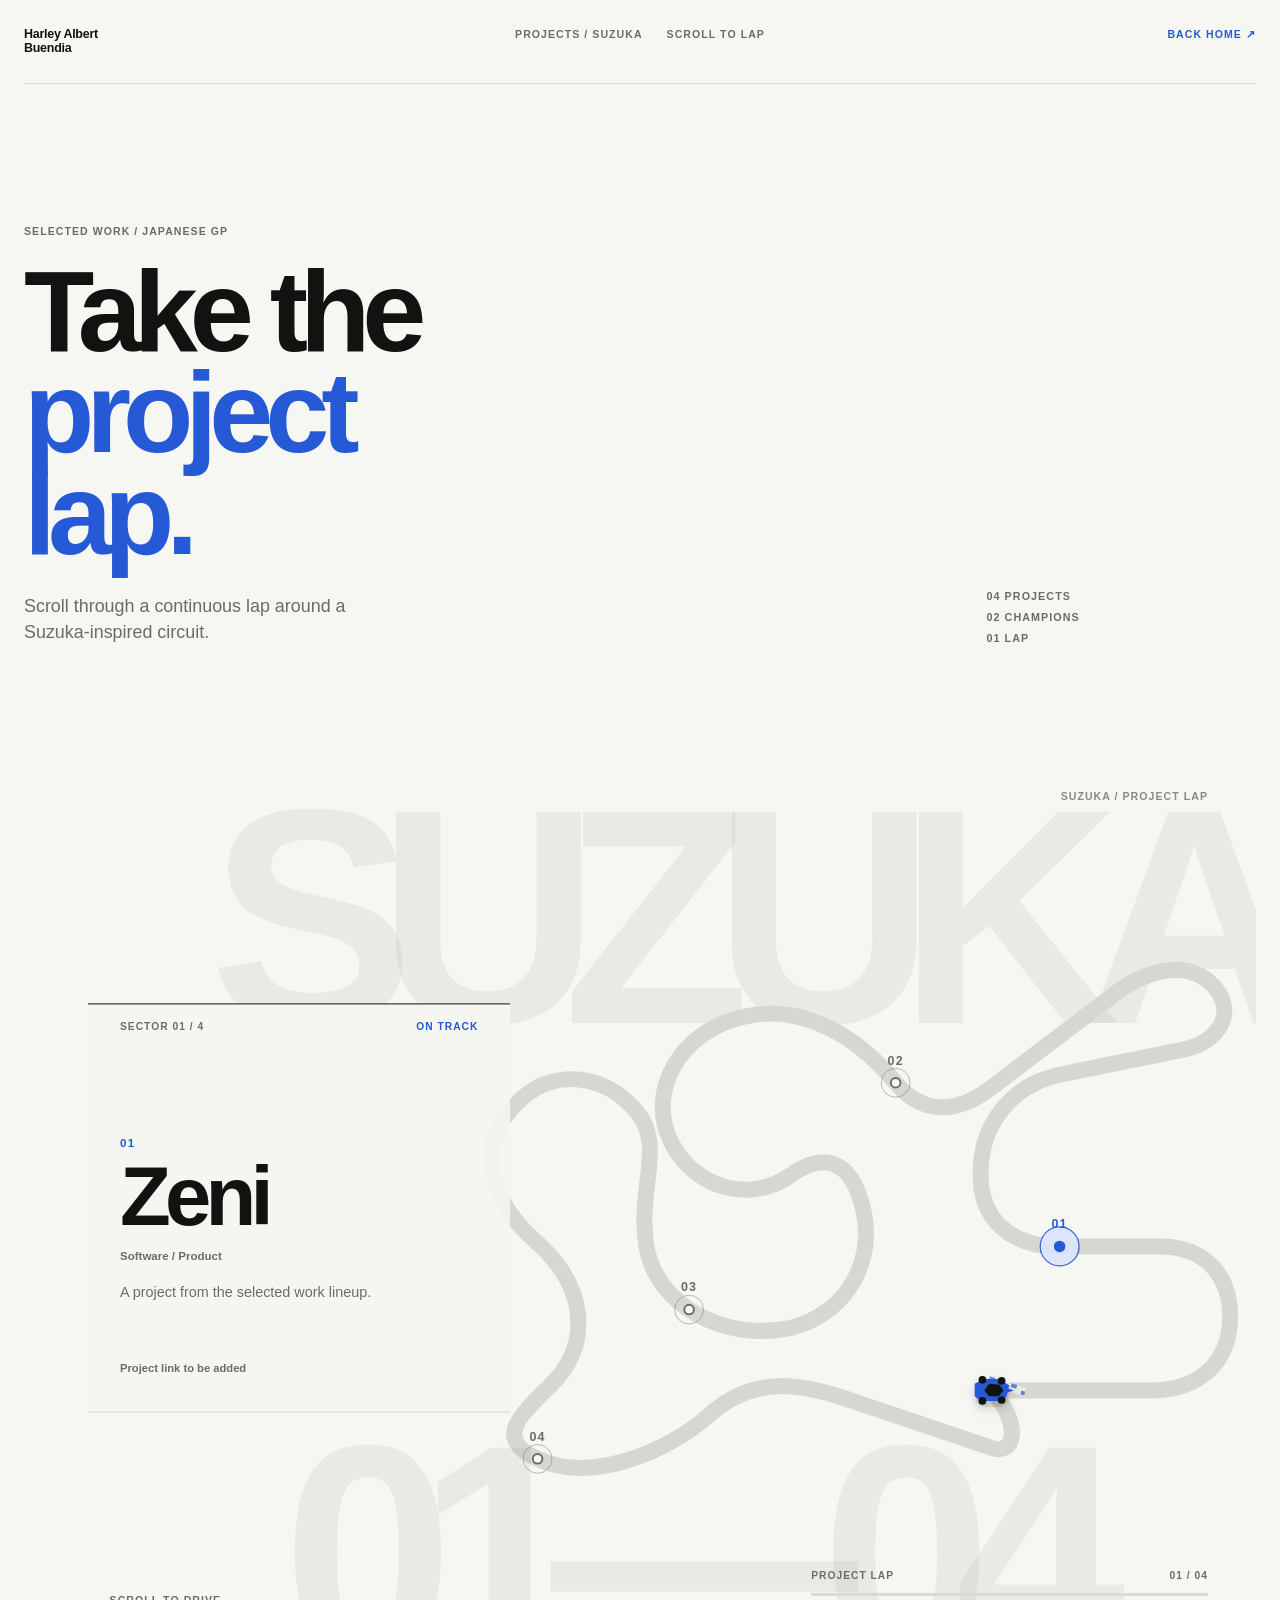
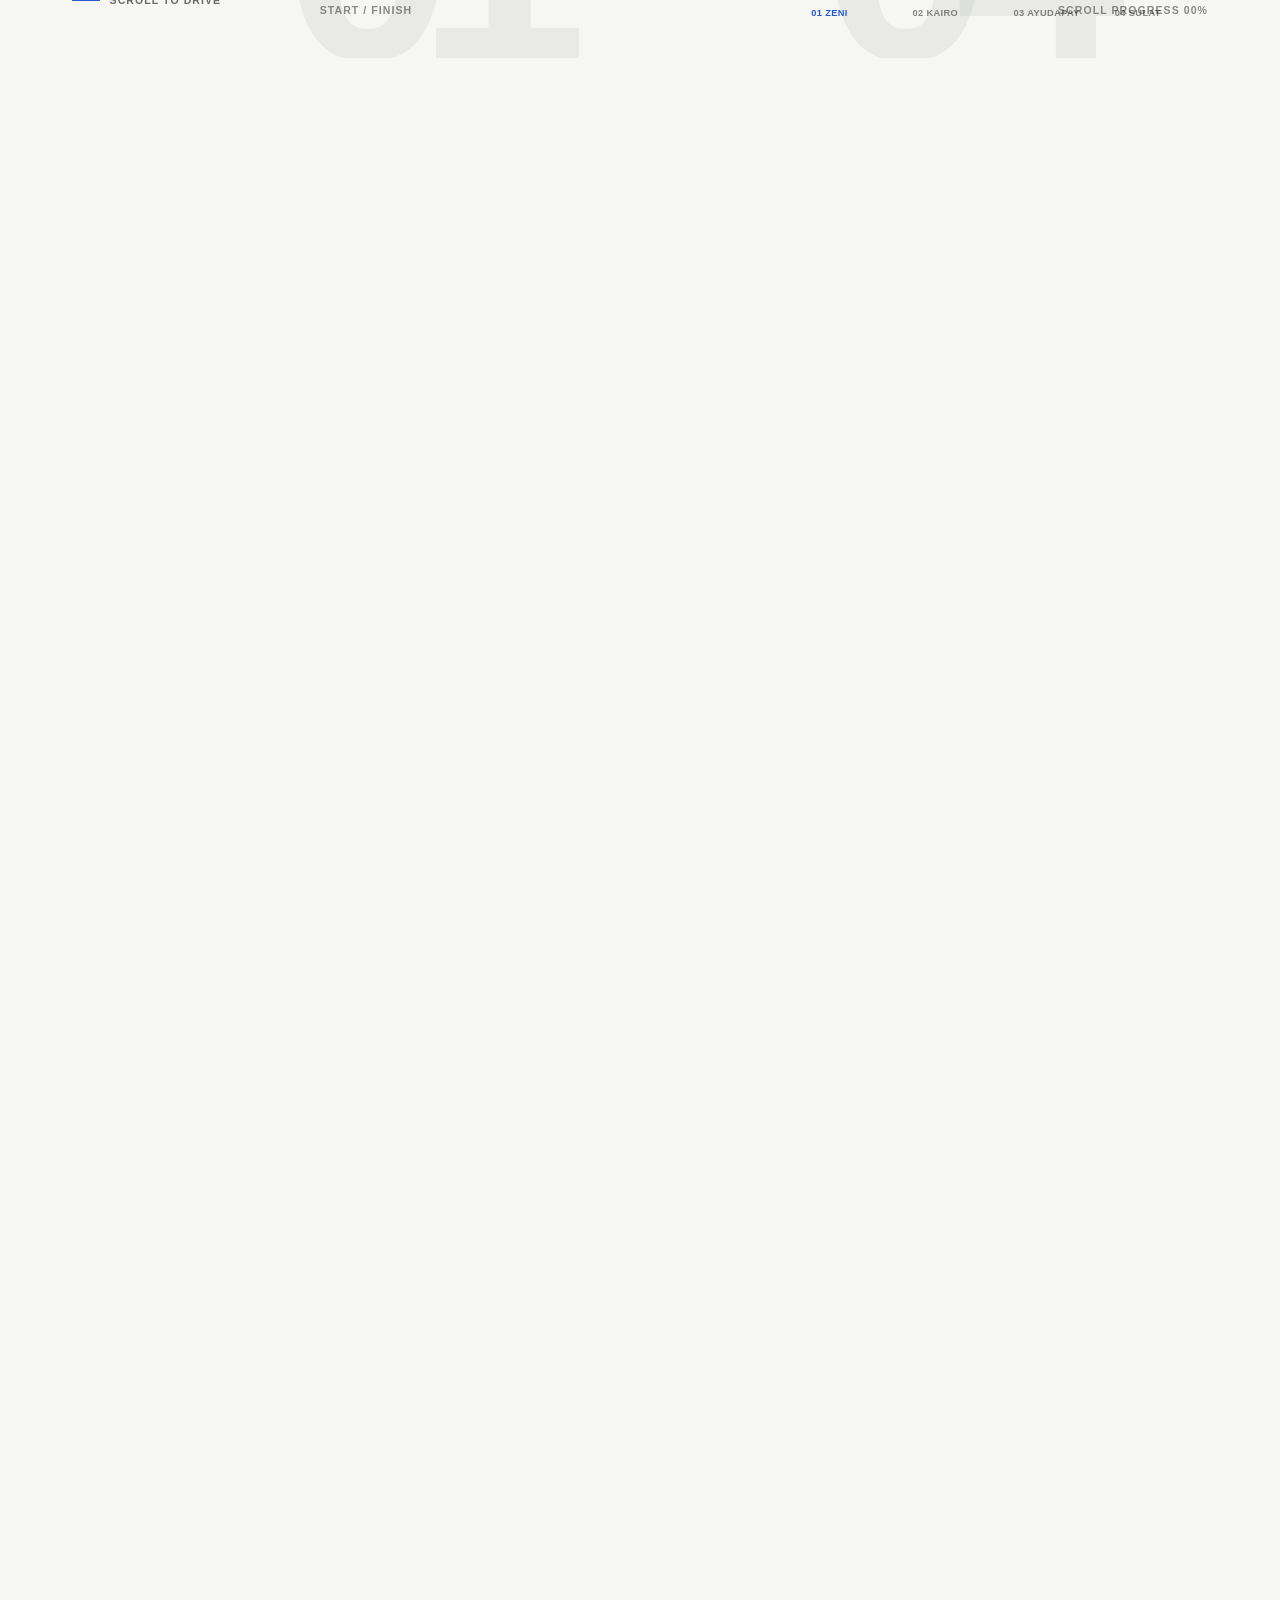
==== projects/index.html @ 5396adea "feat: add scroll-driven projects route" ====
<!doctype html>
<html lang="en">
  <head>
    <meta charset="utf-8" />
    <meta name="viewport" content="width=device-width, initial-scale=1" />
    <meta
      name="description"
      content="A scroll-driven lap through Harley Albert Buendia's selected software projects."
    />
    <title>Projects / Suzuka — Harley Albert Buendia</title>
    <link rel="stylesheet" href="styles.css" />
  </head>
  <body>
    <div class="projects-page" id="top">
      <header class="projects-header">
        <a class="wordmark" href="../" aria-label="Back to Harley Albert Buendia home">
          <span>Harley Albert</span>
          <span>Buendia</span>
        </a>
        <div class="header-status">
          <span>Projects / Suzuka</span>
          <span>Scroll to lap</span>
        </div>
        <a class="header-back" href="../">Back home <span aria-hidden="true">↗</span></a>
      </header>

      <main>
        <section class="projects-intro" aria-labelledby="projects-title">
          <div class="projects-intro__copy">
            <p class="eyebrow">Selected work / Japanese GP</p>
            <h1 id="projects-title">Take the<br /><em>project lap.</em></h1>
            <p class="intro-note">Scroll through a continuous lap around a Suzuka-inspired circuit.</p>
          </div>
          <div class="intro-readout" aria-label="Lap information">
            <span>04 projects</span>
            <span>02 champions</span>
            <span>01 lap</span>
          </div>
        </section>

        <section class="projects-race" id="projects-race" aria-label="Scroll-driven selected projects">
          <div class="projects-race__sticky">
            <div class="track-stage" aria-hidden="true">
              <div class="track-stage__label track-stage__label--top">Suzuka / project lap</div>
              <div class="track-stage__label track-stage__label--bottom">Start / finish</div>

              <svg class="track-map" viewBox="0 0 1000 620" role="img" aria-label="Stylized Suzuka-inspired racing circuit">
                <defs>
                  <filter id="car-shadow" x="-50%" y="-50%" width="200%" height="200%">
                    <feDropShadow dx="0" dy="5" stdDeviation="5" flood-color="#111311" flood-opacity="0.18" />
                  </filter>
                </defs>

                <path
                  class="track-path track-path--base"
                  id="track-path"
                  d="M 700 500 L 865 500 C 918 500 948 469 948 423 C 948 378 920 350 875 350 L 770 350 C 716 350 688 319 688 275 C 688 224 719 180 776 170 L 899 145 C 939 137 955 104 930 78 C 902 49 856 64 824 90 L 700 184 C 660 215 625 210 600 180 C 560 131 502 96 440 111 C 376 126 340 187 365 240 C 390 291 449 305 490 276 C 525 251 550 262 562 298 C 584 361 550 420 490 435 C 421 450 350 411 340 350 C 330 290 360 245 330 210 C 299 171 245 164 210 196 C 152 248 184 310 225 345 C 275 389 286 449 240 495 C 210 525 180 549 226 571 C 280 597 360 566 405 526 C 450 485 500 491 555 511 L 700 560 C 723 568 732 538 700 500"
                  fill="none"
                />
                <path class="track-path track-path--completed" id="track-completed" d="M 700 500 L 865 500 C 918 500 948 469 948 423 C 948 378 920 350 875 350 L 770 350 C 716 350 688 319 688 275 C 688 224 719 180 776 170 L 899 145 C 939 137 955 104 930 78 C 902 49 856 64 824 90 L 700 184 C 660 215 625 210 600 180 C 560 131 502 96 440 111 C 376 126 340 187 365 240 C 390 291 449 305 490 276 C 525 251 550 262 562 298 C 584 361 550 420 490 435 C 421 450 350 411 340 350 C 330 290 360 245 330 210 C 299 171 245 164 210 196 C 152 248 184 310 225 345 C 275 389 286 449 240 495 C 210 525 180 549 226 571 C 280 597 360 566 405 526 C 450 485 500 491 555 511 L 700 560 C 723 568 732 538 700 500" fill="none" />

                <g class="start-finish" transform="translate(694 484) rotate(18)">
                  <rect width="44" height="9" rx="1" fill="#f6f6f2" />
                  <path d="M 4 0 H 10 V 4 H 4 Z M 16 4 H 22 V 8 H 16 Z M 28 0 H 34 V 4 H 28 Z M 40 4 H 44 V 8 H 40 Z" fill="#2559d6" />
                </g>

                <g class="checkpoints" id="checkpoints">
                  <g class="checkpoint" data-progress="0.14" data-index="0">
                    <circle class="checkpoint__halo" r="15" />
                    <circle class="checkpoint__dot" r="5" />
                    <text class="checkpoint__label" y="-19">01</text>
                  </g>
                  <g class="checkpoint" data-progress="0.38" data-index="1">
                    <circle class="checkpoint__halo" r="15" />
                    <circle class="checkpoint__dot" r="5" />
                    <text class="checkpoint__label" y="-19">02</text>
                  </g>
                  <g class="checkpoint" data-progress="0.62" data-index="2">
                    <circle class="checkpoint__halo" r="15" />
                    <circle class="checkpoint__dot" r="5" />
                    <text class="checkpoint__label" y="-19">03</text>
                  </g>
                  <g class="checkpoint" data-progress="0.84" data-index="3">
                    <circle class="checkpoint__halo" r="15" />
                    <circle class="checkpoint__dot" r="5" />
                    <text class="checkpoint__label" y="-19">04</text>
                  </g>
                </g>

                <g class="race-car" id="race-car" filter="url(#car-shadow)">
                  <path class="race-car__shadow" d="M -17 -8 L -10 -13 L 10 -13 L 17 -8 L 17 8 L 10 13 L -10 13 L -17 8 Z" />
                  <path class="race-car__body" d="M -18 -7 L -9 -12 L 8 -12 L 18 -5 L 15 7 L 8 11 L -12 11 L -18 6 Z" />
                  <path class="race-car__nose" d="M 11 -4 L 23 0 L 11 4 Z" />
                  <path class="race-car__cockpit" d="M -3 -7 L 8 -6 L 12 0 L 7 6 L -3 6 L -8 0 Z" />
                  <circle class="race-car__wheel" cx="-10" cy="-11" r="4" />
                  <circle class="race-car__wheel" cx="-10" cy="11" r="4" />
                  <circle class="race-car__wheel" cx="10" cy="-10" r="4" />
                  <circle class="race-car__wheel" cx="10" cy="10" r="4" />
                </g>
              </svg>

              <div class="track-stage__corner">Scroll progress <span id="scroll-percent">00</span>%</div>
            </div>

            <article class="project-panel" id="project-panel" aria-live="polite" aria-atomic="true">
              <div class="project-panel__topline">
                <span id="panel-sector">Sector 01 / 04</span>
                <span id="panel-status">On track</span>
              </div>
              <div class="project-panel__content" id="project-content">
                <p class="project-panel__number" id="panel-number">01</p>
                <h2 id="panel-title">Zeni</h2>
                <p class="project-panel__award" id="panel-award"></p>
                <p class="project-panel__category" id="panel-category">Software / Product</p>
                <p class="project-panel__description" id="panel-description">A project from the selected work lineup.</p>
                <div class="project-panel__action" id="panel-action"></div>
              </div>
            </article>

            <div class="race-progress" aria-label="Project lap progress">
              <div class="race-progress__heading">
                <span>Project lap</span>
                <span id="progress-label">01 / 04</span>
              </div>
              <div class="race-progress__rail">
                <span class="race-progress__fill" id="progress-fill"></span>
              </div>
              <div class="race-progress__markers" id="progress-markers">
                <span class="is-active">01 Zeni</span>
                <span>02 Kairo</span>
                <span>03 AyudaPay</span>
                <span>04 Sulat</span>
              </div>
            </div>

            <p class="scroll-cue" id="scroll-cue"><span class="scroll-cue__line"></span> Scroll to drive</p>

            <div class="lap-complete" id="lap-complete" aria-hidden="true">
              <p class="eyebrow">Finish line</p>
              <h2>Lap complete<span>.</span></h2>
              <p>04 projects. 02 wins. Still building.</p>
              <a class="text-link" href="../#contact">Start a conversation <span aria-hidden="true">↗</span></a>
            </div>
          </div>

          <div class="projects-fallback" aria-label="Project list fallback">
            <h2>Selected projects</h2>
            <ol>
              <li>Zeni — Software / Product</li>
              <li>Kairo — Software / Product</li>
              <li>AyudaPay — FinTech / Blockchain / AI — Champion, Hack-it-UP 2026</li>
              <li>SulatBaybayin — Computer Vision / OCR</li>
            </ol>
          </div>
        </section>
      </main>
    </div>

    <script src="script.js"></script>
  </body>
</html>
---- projects/styles.css ----
:root {
  --paper: #f6f6f2;
  --paper-deep: #e9e9e3;
  --ink: #111311;
  --muted: #696d67;
  --line: #d9dbd3;
  --accent: #2559d6;
  --accent-soft: #dce5ff;
  --max-width: 1440px;
  color-scheme: light;
}

* {
  box-sizing: border-box;
}

html {
  scroll-behavior: smooth;
}

body {
  margin: 0;
  background: var(--paper);
  color: var(--ink);
  font-family: "Manrope", "Avenir Next", "Helvetica Neue", Arial, sans-serif;
  font-size: 16px;
  line-height: 1.5;
  -webkit-font-smoothing: antialiased;
  text-rendering: optimizeLegibility;
}

a {
  color: inherit;
}

a:focus-visible,
button:focus-visible {
  outline: 3px solid var(--accent);
  outline-offset: 5px;
}

.projects-page {
  width: min(100% - 3rem, var(--max-width));
  margin: 0 auto;
}

.projects-header {
  position: relative;
  z-index: 20;
  display: grid;
  grid-template-columns: 1fr auto 1fr;
  align-items: start;
  min-height: 82px;
  border-bottom: 1px solid var(--line);
  padding: 1.75rem 0;
}

.wordmark {
  display: inline-flex;
  flex-direction: column;
  gap: 0.05rem;
  width: fit-content;
  color: var(--ink);
  font-size: 0.78rem;
  font-weight: 800;
  letter-spacing: -0.02em;
  line-height: 1.05;
  text-decoration: none;
}

.header-status,
.header-back,
.eyebrow,
.track-stage__label,
.track-stage__corner,
.race-progress,
.scroll-cue {
  font-size: 0.66rem;
  font-weight: 800;
  letter-spacing: 0.1em;
  line-height: 1.3;
  text-transform: uppercase;
}

.header-status {
  display: flex;
  gap: 1.5rem;
  color: var(--muted);
}

.header-back {
  justify-self: end;
  color: var(--accent);
  text-decoration: none;
}

.header-back span,
.text-link span:last-child {
  display: inline-block;
  transition: transform 180ms ease;
}

.header-back:hover span,
.text-link:hover span:last-child {
  transform: translate(3px, -3px);
}

.projects-intro {
  display: grid;
  grid-template-columns: minmax(0, 1fr) minmax(150px, 0.28fr);
  align-items: end;
  min-height: min(68vh, 650px);
  padding: clamp(5rem, 11vw, 9rem) 0 clamp(4.5rem, 9vw, 7rem);
}

.projects-intro__copy {
  max-width: 760px;
}

.eyebrow {
  margin: 0 0 1.4rem;
  color: var(--muted);
}

h1,
h2,
p {
  margin-top: 0;
}

h1,
h2 {
  font-weight: 800;
  letter-spacing: -0.07em;
}

h1 {
  max-width: 8ch;
  margin-bottom: 1.8rem;
  font-size: clamp(4.3rem, 9vw, 8.6rem);
  line-height: 0.88;
}

h1 em {
  color: var(--accent);
  font-style: normal;
}

.intro-note {
  max-width: 24rem;
  margin-bottom: 0;
  color: var(--muted);
  font-size: clamp(1rem, 1.4vw, 1.16rem);
  line-height: 1.45;
}

.intro-readout {
  display: flex;
  flex-direction: column;
  gap: 0.3rem;
  align-self: end;
  color: var(--muted);
  font-size: 0.67rem;
  font-weight: 800;
  letter-spacing: 0.1em;
  text-transform: uppercase;
}

.projects-race {
  position: relative;
  height: 620vh;
}

.projects-race__sticky {
  position: sticky;
  top: 0;
  min-height: 100dvh;
  height: 100dvh;
  overflow: hidden;
  isolation: isolate;
}

.track-stage {
  position: absolute;
  inset: 0;
  z-index: -1;
  overflow: hidden;
}

.track-stage::before,
.track-stage::after {
  position: absolute;
  color: rgba(17, 19, 17, 0.05);
  font-size: clamp(9rem, 24vw, 23rem);
  font-weight: 800;
  letter-spacing: -0.12em;
  line-height: 0.8;
  pointer-events: none;
  user-select: none;
}

.track-stage::before {
  content: "SUZUKA";
  top: 4%;
  right: -1%;
}

.track-stage::after {
  content: "01—04";
  bottom: -2%;
  left: 21%;
}

.track-stage__label,
.track-stage__corner {
  position: absolute;
  z-index: 2;
  color: rgba(17, 19, 17, 0.48);
  pointer-events: none;
}

.track-stage__label--top {
  top: 2rem;
  right: 3rem;
}

.track-stage__label--bottom {
  bottom: 2.5rem;
  left: 24%;
}

.track-stage__corner {
  right: 3rem;
  bottom: 2.5rem;
}

.track-map {
  position: absolute;
  top: 50%;
  left: 24%;
  width: min(75vw, 1050px);
  height: auto;
  overflow: visible;
  transform: translateY(-50%);
}

.track-path {
  stroke-linecap: round;
  stroke-linejoin: round;
  vector-effect: non-scaling-stroke;
}

.track-path--base {
  stroke: #d5d7d0;
  stroke-width: 16;
}

.track-path--completed {
  stroke: var(--accent);
  stroke-width: 16;
  stroke-dasharray: 1;
  stroke-dashoffset: 1;
}

.start-finish {
  opacity: 0.65;
}

.checkpoint {
  color: var(--muted);
  transition: color 220ms ease;
}

.checkpoint__halo {
  fill: transparent;
  stroke: currentColor;
  stroke-width: 1;
  opacity: 0.45;
  transform-box: fill-box;
  transform-origin: center;
  transition: fill 220ms ease, opacity 220ms ease, transform 220ms ease;
}

.checkpoint__dot {
  fill: var(--paper);
  stroke: currentColor;
  stroke-width: 2;
  transition: fill 220ms ease, stroke 220ms ease;
}

.checkpoint__label {
  fill: currentColor;
  font-family: "Manrope", "Avenir Next", "Helvetica Neue", Arial, sans-serif;
  font-size: 13px;
  font-weight: 800;
  letter-spacing: 0.1em;
  text-anchor: middle;
}

.checkpoint.is-passed,
.checkpoint.is-active {
  color: var(--accent);
}

.checkpoint.is-active .checkpoint__halo {
  fill: var(--accent-soft);
  opacity: 0.9;
  transform: scale(1.35);
}

.checkpoint.is-active .checkpoint__dot {
  fill: var(--accent);
  stroke: var(--accent);
}

.race-car {
  transform-box: fill-box;
  transform-origin: center;
}

.race-car__shadow {
  fill: rgba(17, 19, 17, 0.08);
  transform: translateY(4px);
}

.race-car__body,
.race-car__nose {
  fill: var(--accent);
}

.race-car__cockpit {
  fill: var(--ink);
}

.race-car__wheel {
  fill: var(--ink);
}

.project-panel {
  position: absolute;
  top: 50%;
  left: clamp(1.5rem, 5vw, 5.5rem);
  z-index: 5;
  width: min(33vw, 430px);
  border-top: 1px solid var(--ink);
  border-bottom: 1px solid var(--line);
  background: rgba(246, 246, 242, 0.9);
  padding: 1rem clamp(1.1rem, 2.5vw, 2.25rem) 2rem;
  transform: translateY(-50%);
  transition: left 500ms cubic-bezier(0.2, 0.75, 0.25, 1), right 500ms cubic-bezier(0.2, 0.75, 0.25, 1);
}

.projects-race.is-card-right .project-panel {
  right: clamp(1.5rem, 5vw, 5.5rem);
  left: auto;
}

.project-panel__topline,
.race-progress__heading {
  display: flex;
  align-items: center;
  justify-content: space-between;
  gap: 1rem;
  color: var(--muted);
  font-size: 0.64rem;
  font-weight: 800;
  letter-spacing: 0.1em;
  line-height: 1.3;
  text-transform: uppercase;
}

#panel-status {
  color: var(--accent);
}

.project-panel__content {
  padding-top: clamp(4rem, 8vw, 7rem);
  transition: opacity 220ms ease, transform 220ms ease;
}

.project-panel.is-changing .project-panel__content {
  opacity: 0;
  transform: translateY(12px);
}

.project-panel__number {
  margin-bottom: 0.5rem;
  color: var(--accent);
  font-size: 0.72rem;
  font-weight: 800;
  letter-spacing: 0.12em;
}

.project-panel h2 {
  max-width: 7ch;
  margin-bottom: 1rem;
  font-size: clamp(3rem, 6.5vw, 6rem);
  line-height: 0.86;
}

.project-panel__award {
  max-width: 31ch;
  margin-bottom: 0.85rem;
  color: var(--accent);
  font-size: 0.74rem;
  font-weight: 800;
  line-height: 1.45;
}

.project-panel__category {
  margin-bottom: 1rem;
  color: var(--muted);
  font-size: 0.72rem;
  font-weight: 800;
}

.project-panel__description {
  max-width: 33ch;
  min-height: 3.1em;
  margin-bottom: 1.8rem;
  color: var(--muted);
  font-size: 0.9rem;
  line-height: 1.5;
}

.project-panel__action {
  min-height: 1.5rem;
}

.text-link {
  display: inline-flex;
  align-items: center;
  gap: 0.7rem;
  border-bottom: 1px solid currentColor;
  padding-bottom: 0.3rem;
  color: var(--accent);
  font-size: 0.76rem;
  font-weight: 800;
  text-decoration: none;
  transition: gap 180ms ease;
}

.text-link:hover {
  gap: 1rem;
}

.project-panel__muted {
  color: var(--muted);
  font-size: 0.7rem;
  font-weight: 700;
}

.race-progress {
  position: absolute;
  right: 3rem;
  bottom: 2.4rem;
  z-index: 5;
  width: min(31vw, 420px);
  color: var(--muted);
}

.race-progress__heading {
  margin-bottom: 0.7rem;
}

.race-progress__rail {
  height: 3px;
  overflow: hidden;
  background: var(--line);
}

.race-progress__fill {
  display: block;
  width: 0;
  height: 100%;
  background: var(--accent);
  transition: width 120ms linear;
}

.race-progress__markers {
  display: grid;
  grid-template-columns: repeat(4, 1fr);
  gap: 0.5rem;
  padding-top: 0.7rem;
  color: rgba(17, 19, 17, 0.5);
  font-size: 0.58rem;
  letter-spacing: 0.04em;
}

.race-progress__markers span.is-active {
  color: var(--accent);
}

.scroll-cue {
  position: absolute;
  bottom: 2.5rem;
  left: 3rem;
  z-index: 5;
  display: inline-flex;
  align-items: center;
  gap: 0.6rem;
  color: var(--muted);
}

.scroll-cue__line {
  display: inline-block;
  width: 28px;
  height: 1px;
  background: var(--accent);
}

.lap-complete {
  position: absolute;
  top: 50%;
  left: 50%;
  z-index: 10;
  width: min(90vw, 560px);
  border-top: 1px solid var(--ink);
  background: rgba(246, 246, 242, 0.96);
  padding: 1.3rem clamp(1.25rem, 3vw, 2.5rem) 2.5rem;
  opacity: 0;
  pointer-events: none;
  transform: translate(-50%, -45%);
  transition: opacity 450ms ease, transform 450ms ease;
}

.lap-complete.is-visible {
  opacity: 1;
  pointer-events: auto;
  transform: translate(-50%, -50%);
}

.lap-complete h2 {
  margin-bottom: 1rem;
  font-size: clamp(3.5rem, 7vw, 7rem);
  line-height: 0.86;
}

.lap-complete h2 span {
  color: var(--accent);
}

.lap-complete > p:not(.eyebrow) {
  margin-bottom: 1.8rem;
  color: var(--muted);
}

.projects-fallback {
  position: absolute;
  width: 1px;
  height: 1px;
  overflow: hidden;
  clip: rect(0 0 0 0);
  white-space: nowrap;
}

@media (max-width: 800px) {
  .projects-page {
    width: min(100% - 2rem, var(--max-width));
  }

  .projects-header {
    grid-template-columns: 1fr auto;
    min-height: 72px;
    padding: 1.35rem 0;
  }

  .header-status {
    display: none;
  }

  .header-back {
    font-size: 0.62rem;
  }

  .projects-intro {
    grid-template-columns: 1fr;
    min-height: auto;
    padding: 6rem 0 5.5rem;
  }

  .intro-readout {
    flex-direction: row;
    flex-wrap: wrap;
    gap: 0.4rem 1.25rem;
    margin-top: 4rem;
  }

  .projects-race {
    height: 500vh;
  }

  .projects-race__sticky {
    display: flex;
    flex-direction: column;
    justify-content: flex-end;
    min-height: 100dvh;
    height: 100dvh;
  }

  .track-stage {
    position: absolute;
    inset: 0 0 auto;
    height: 45dvh;
  }

  .track-stage::before,
  .track-stage::after {
    font-size: 26vw;
  }

  .track-stage__label--top {
    top: 1.4rem;
    right: 1rem;
  }

  .track-stage__label--bottom {
    bottom: 1rem;
    left: 1rem;
  }

  .track-stage__corner {
    right: 1rem;
    bottom: 1rem;
  }

  .track-map {
    top: 50%;
    left: 4%;
    width: 92vw;
  }

  .track-path--base,
  .track-path--completed {
    stroke-width: 13;
  }

  .project-panel,
  .projects-race.is-card-right .project-panel {
    position: relative;
    top: auto;
    right: auto;
    left: auto;
    z-index: 5;
    width: 100%;
    margin: 0 0 5rem;
    padding: 1rem 0 1.5rem;
    background: transparent;
    transform: none;
  }

  .project-panel__content {
    padding-top: 2rem;
  }

  .project-panel h2 {
    font-size: clamp(3rem, 16vw, 5.4rem);
  }

  .project-panel__description {
    min-height: 0;
    max-width: 34ch;
  }

  .race-progress {
    right: 1rem;
    bottom: 1rem;
    left: 1rem;
    width: auto;
  }

  .race-progress__markers span {
    overflow: hidden;
    font-size: 0.52rem;
    text-overflow: ellipsis;
    white-space: nowrap;
  }

  .scroll-cue {
    top: calc(45dvh + 0.75rem);
    right: 1rem;
    bottom: auto;
    left: auto;
    font-size: 0.57rem;
  }

  .scroll-cue__line {
    width: 16px;
  }

  .lap-complete {
    top: 58%;
  }
}

@media (prefers-reduced-motion: reduce) {
  html {
    scroll-behavior: auto;
  }

  *,
  *::before,
  *::after {
    animation-duration: 0.01ms !important;
    animation-iteration-count: 1 !important;
    scroll-behavior: auto !important;
    transition-duration: 0.01ms !important;
  }
}
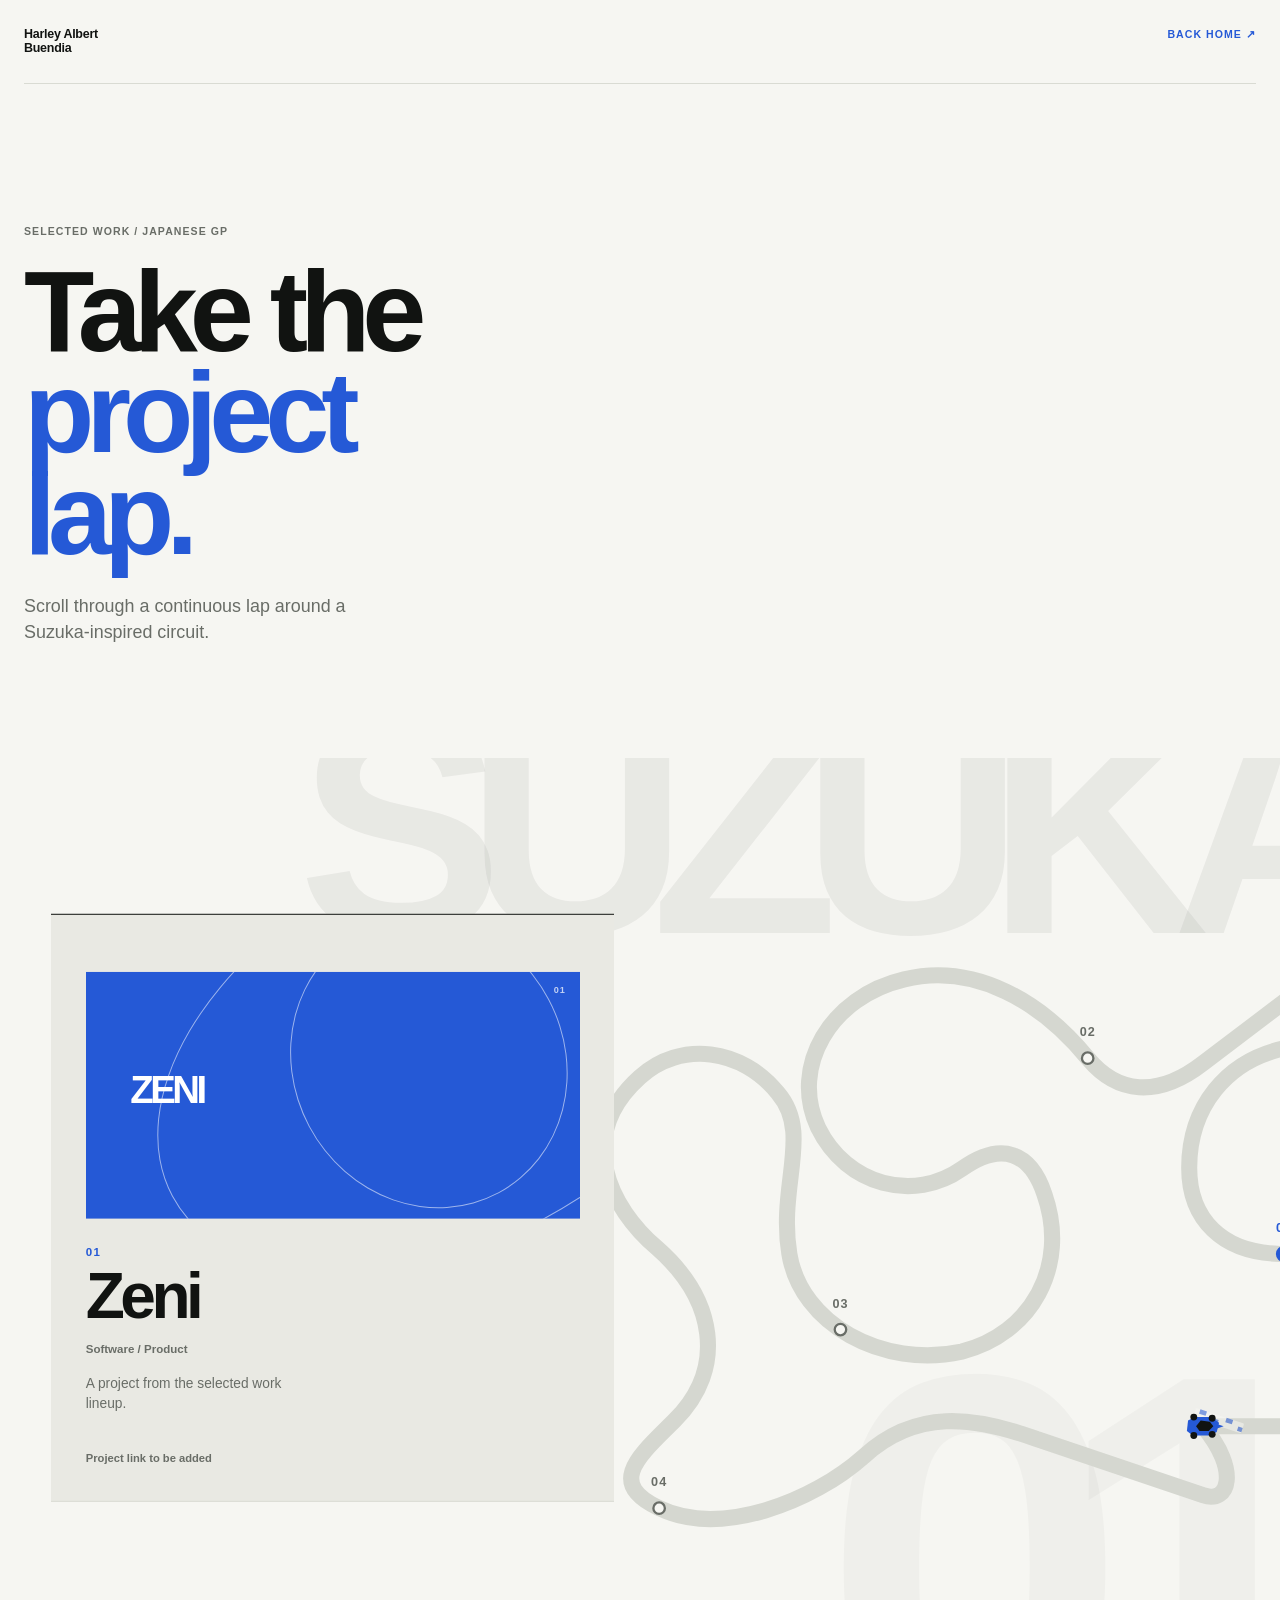
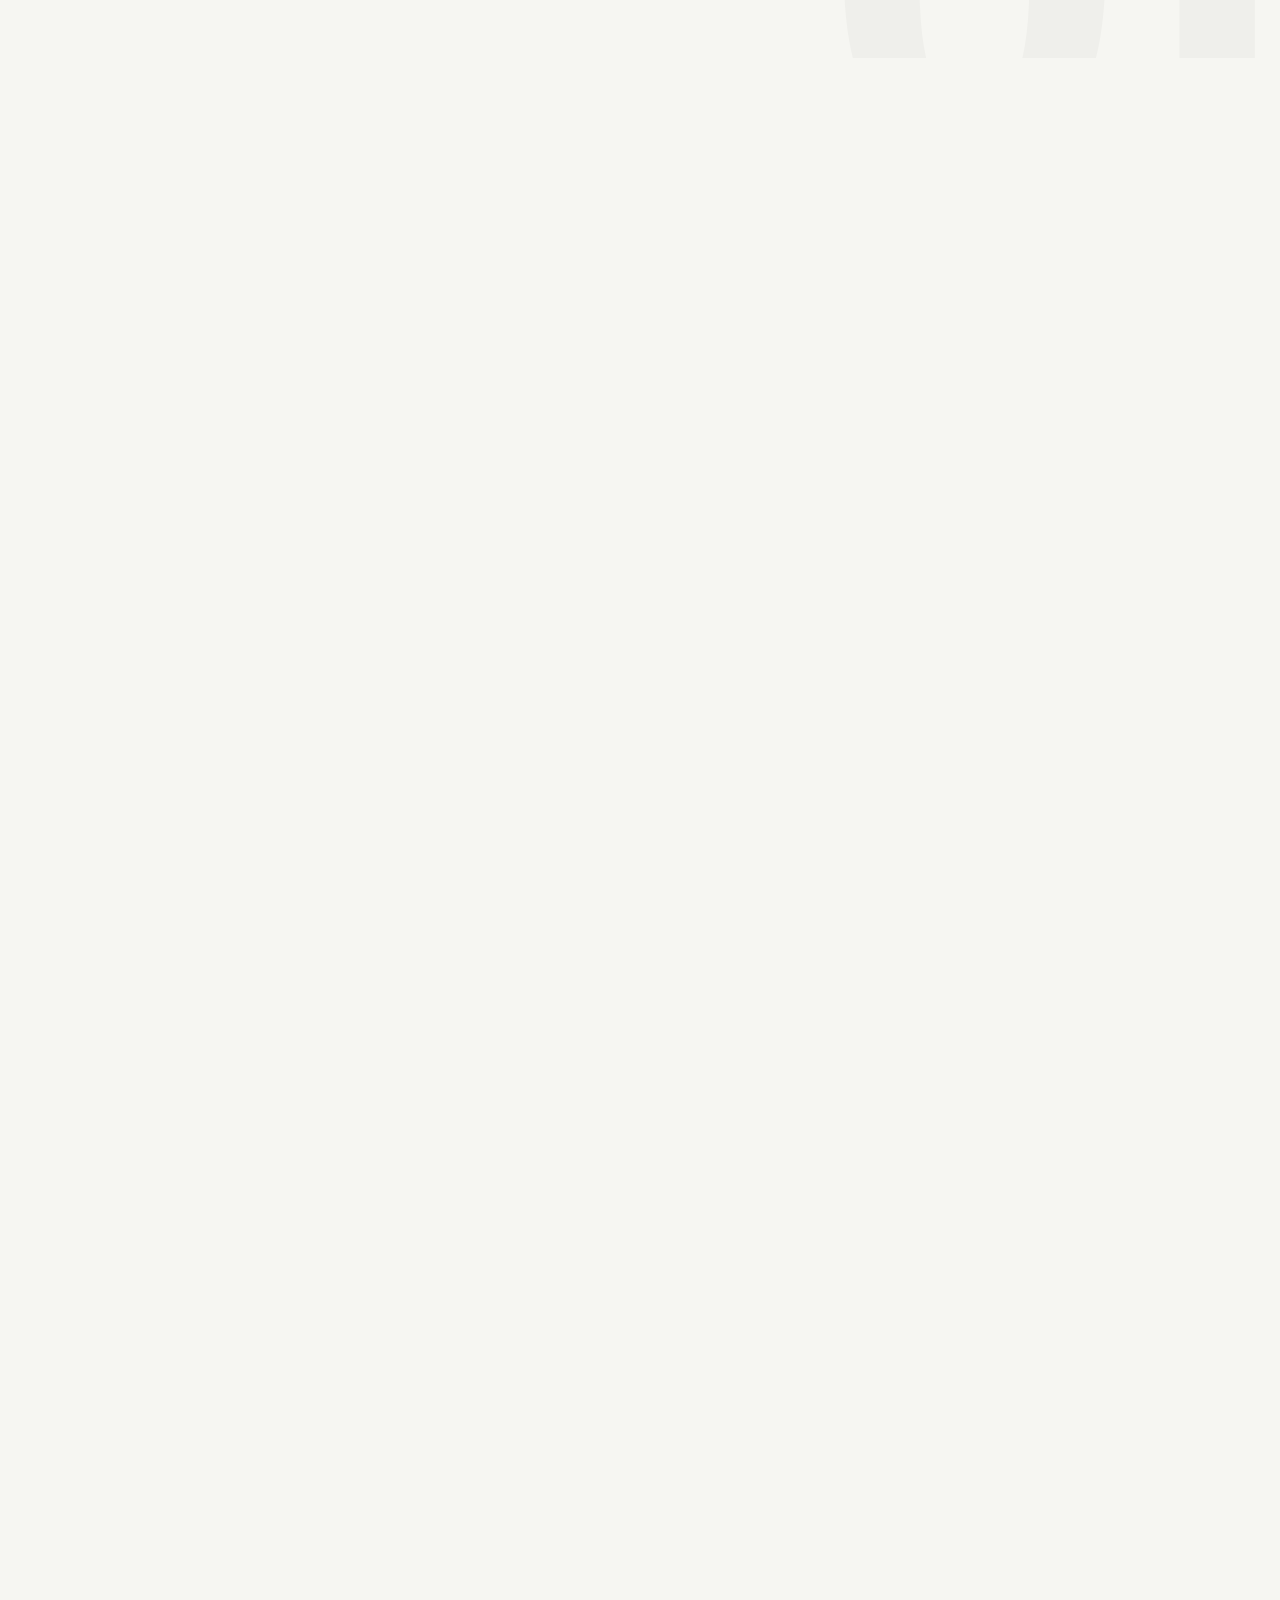
==== commit 5a95bd7f: "fix: refine projects lap motion and trail" ====
--- a/projects/index.html
+++ b/projects/index.html
@@ -17,10 +17,6 @@
           <span>Harley Albert</span>
           <span>Buendia</span>
         </a>
-        <div class="header-status">
-          <span>Projects / Suzuka</span>
-          <span>Scroll to lap</span>
-        </div>
         <a class="header-back" href="../">Back home <span aria-hidden="true">↗</span></a>
       </header>
 
@@ -31,33 +27,23 @@
             <h1 id="projects-title">Take the<br /><em>project lap.</em></h1>
             <p class="intro-note">Scroll through a continuous lap around a Suzuka-inspired circuit.</p>
           </div>
-          <div class="intro-readout" aria-label="Lap information">
-            <span>04 projects</span>
-            <span>02 champions</span>
-            <span>01 lap</span>
-          </div>
         </section>
 
         <section class="projects-race" id="projects-race" aria-label="Scroll-driven selected projects">
           <div class="projects-race__sticky">
             <div class="track-stage" aria-hidden="true">
-              <div class="track-stage__label track-stage__label--top">Suzuka / project lap</div>
-              <div class="track-stage__label track-stage__label--bottom">Start / finish</div>
+              <div class="ghost-number" id="ghost-number">01</div>
 
-              <svg class="track-map" viewBox="0 0 1000 620" role="img" aria-label="Stylized Suzuka-inspired racing circuit">
+              <svg class="track-map" viewBox="0 0 1000 620" role="img" aria-label="Stylized Suzuka-inspired racing circuit" xmlns:xlink="http://www.w3.org/1999/xlink">
                 <defs>
-                  <filter id="car-shadow" x="-50%" y="-50%" width="200%" height="200%">
-                    <feDropShadow dx="0" dy="5" stdDeviation="5" flood-color="#111311" flood-opacity="0.18" />
-                  </filter>
+                  <path
+                    id="track-path"
+                    d="M 700 500 L 865 500 C 918 500 948 469 948 423 C 948 378 920 350 875 350 L 770 350 C 716 350 688 319 688 275 C 688 224 719 180 776 170 L 899 145 C 939 137 955 104 930 78 C 902 49 856 64 824 90 L 700 184 C 660 215 625 210 600 180 C 560 131 502 96 440 111 C 376 126 340 187 365 240 C 390 291 449 305 490 276 C 525 251 550 262 562 298 C 584 361 550 420 490 435 C 421 450 350 411 340 350 C 330 290 360 245 330 210 C 299 171 245 164 210 196 C 152 248 184 310 225 345 C 275 389 286 449 240 495 C 210 525 180 549 226 571 C 280 597 360 566 405 526 C 450 485 500 491 555 511 L 700 560 C 723 568 732 538 700 500"
+                    fill="none"
+                  />
                 </defs>
-
-                <path
-                  class="track-path track-path--base"
-                  id="track-path"
-                  d="M 700 500 L 865 500 C 918 500 948 469 948 423 C 948 378 920 350 875 350 L 770 350 C 716 350 688 319 688 275 C 688 224 719 180 776 170 L 899 145 C 939 137 955 104 930 78 C 902 49 856 64 824 90 L 700 184 C 660 215 625 210 600 180 C 560 131 502 96 440 111 C 376 126 340 187 365 240 C 390 291 449 305 490 276 C 525 251 550 262 562 298 C 584 361 550 420 490 435 C 421 450 350 411 340 350 C 330 290 360 245 330 210 C 299 171 245 164 210 196 C 152 248 184 310 225 345 C 275 389 286 449 240 495 C 210 525 180 549 226 571 C 280 597 360 566 405 526 C 450 485 500 491 555 511 L 700 560 C 723 568 732 538 700 500"
-                  fill="none"
-                />
-                <path class="track-path track-path--completed" id="track-completed" d="M 700 500 L 865 500 C 918 500 948 469 948 423 C 948 378 920 350 875 350 L 770 350 C 716 350 688 319 688 275 C 688 224 719 180 776 170 L 899 145 C 939 137 955 104 930 78 C 902 49 856 64 824 90 L 700 184 C 660 215 625 210 600 180 C 560 131 502 96 440 111 C 376 126 340 187 365 240 C 390 291 449 305 490 276 C 525 251 550 262 562 298 C 584 361 550 420 490 435 C 421 450 350 411 340 350 C 330 290 360 245 330 210 C 299 171 245 164 210 196 C 152 248 184 310 225 345 C 275 389 286 449 240 495 C 210 525 180 549 226 571 C 280 597 360 566 405 526 C 450 485 500 491 555 511 L 700 560 C 723 568 732 538 700 500" fill="none" />
+                <use class="track-path track-path--base" href="#track-path" xlink:href="#track-path" />
+                <use class="track-path track-path--completed" id="track-completed" href="#track-path" xlink:href="#track-path" />
 
                 <g class="start-finish" transform="translate(694 484) rotate(18)">
                   <rect width="44" height="9" rx="1" fill="#f6f6f2" />
@@ -66,74 +52,78 @@
 
                 <g class="checkpoints" id="checkpoints">
                   <g class="checkpoint" data-progress="0.14" data-index="0">
-                    <circle class="checkpoint__halo" r="15" />
                     <circle class="checkpoint__dot" r="5" />
                     <text class="checkpoint__label" y="-19">01</text>
                   </g>
                   <g class="checkpoint" data-progress="0.38" data-index="1">
-                    <circle class="checkpoint__halo" r="15" />
                     <circle class="checkpoint__dot" r="5" />
                     <text class="checkpoint__label" y="-19">02</text>
                   </g>
                   <g class="checkpoint" data-progress="0.62" data-index="2">
-                    <circle class="checkpoint__halo" r="15" />
                     <circle class="checkpoint__dot" r="5" />
                     <text class="checkpoint__label" y="-19">03</text>
                   </g>
                   <g class="checkpoint" data-progress="0.84" data-index="3">
-                    <circle class="checkpoint__halo" r="15" />
                     <circle class="checkpoint__dot" r="5" />
                     <text class="checkpoint__label" y="-19">04</text>
                   </g>
                 </g>
 
-                <g class="race-car" id="race-car" filter="url(#car-shadow)">
-                  <path class="race-car__shadow" d="M -17 -8 L -10 -13 L 10 -13 L 17 -8 L 17 8 L 10 13 L -10 13 L -17 8 Z" />
-                  <path class="race-car__body" d="M -18 -7 L -9 -12 L 8 -12 L 18 -5 L 15 7 L 8 11 L -12 11 L -18 6 Z" />
-                  <path class="race-car__nose" d="M 11 -4 L 23 0 L 11 4 Z" />
-                  <path class="race-car__cockpit" d="M -3 -7 L 8 -6 L 12 0 L 7 6 L -3 6 L -8 0 Z" />
-                  <circle class="race-car__wheel" cx="-10" cy="-11" r="4" />
-                  <circle class="race-car__wheel" cx="-10" cy="11" r="4" />
-                  <circle class="race-car__wheel" cx="10" cy="-10" r="4" />
-                  <circle class="race-car__wheel" cx="10" cy="10" r="4" />
+                <g class="race-car" id="race-car">
+                  <path class="race-car__body" d="M -13 -5 L -7 -8 L 7 -8 L 14 -3 L 12 5 L 6 8 L -9 8 L -14 4 Z" />
+                  <path class="race-car__nose" d="M 9 -3 L 18 0 L 9 3 Z" />
+                  <path class="race-car__cockpit" d="M -2 -5 L 6 -4 L 9 0 L 5 4 L -3 4 L -6 0 Z" />
+                  <circle class="race-car__wheel" cx="-8" cy="-8" r="3" />
+                  <circle class="race-car__wheel" cx="-8" cy="8" r="3" />
+                  <circle class="race-car__wheel" cx="8" cy="-7" r="3" />
+                  <circle class="race-car__wheel" cx="8" cy="7" r="3" />
                 </g>
               </svg>
-
-              <div class="track-stage__corner">Scroll progress <span id="scroll-percent">00</span>%</div>
             </div>
 
-            <article class="project-panel" id="project-panel" aria-live="polite" aria-atomic="true">
-              <div class="project-panel__topline">
-                <span id="panel-sector">Sector 01 / 04</span>
-                <span id="panel-status">On track</span>
-              </div>
+            <article class="project-panel" id="project-panel" data-project="zeni" aria-live="polite" aria-atomic="true">
               <div class="project-panel__content" id="project-content">
-                <p class="project-panel__number" id="panel-number">01</p>
-                <h2 id="panel-title">Zeni</h2>
-                <p class="project-panel__award" id="panel-award"></p>
-                <p class="project-panel__category" id="panel-category">Software / Product</p>
-                <p class="project-panel__description" id="panel-description">A project from the selected work lineup.</p>
-                <div class="project-panel__action" id="panel-action"></div>
+                <div class="project-artwork" id="project-artwork" data-project="zeni">
+                  <!-- Replace these abstract fallbacks with uploaded project screenshots when available. -->
+                  <div class="project-artwork__variant project-artwork__variant--zeni">
+                    <span class="artwork-word">ZENI</span>
+                    <span class="artwork-orbit artwork-orbit--one"></span>
+                    <span class="artwork-orbit artwork-orbit--two"></span>
+                    <span class="artwork-corner">01</span>
+                  </div>
+                  <div class="project-artwork__variant project-artwork__variant--kairo">
+                    <span class="artwork-word">KAIRO</span>
+                    <span class="artwork-block artwork-block--one"></span>
+                    <span class="artwork-block artwork-block--two"></span>
+                    <span class="artwork-block artwork-block--three"></span>
+                    <span class="artwork-corner">02</span>
+                  </div>
+                  <div class="project-artwork__variant project-artwork__variant--ayudapay">
+                    <span class="artwork-word">AYUDA<br />PAY</span>
+                    <span class="artwork-card artwork-card--one">₱ <small>ASSISTANCE</small></span>
+                    <span class="artwork-card artwork-card--two">✓ <small>VERIFIED</small></span>
+                    <span class="artwork-corner">03</span>
+                  </div>
+                  <div class="project-artwork__variant project-artwork__variant--sulat">
+                    <span class="artwork-word artwork-word--baybayin">ᜊᜌᜊᜌᜒᜈ᜔</span>
+                    <span class="artwork-grid"></span>
+                    <span class="artwork-stroke artwork-stroke--one"></span>
+                    <span class="artwork-stroke artwork-stroke--two"></span>
+                    <span class="artwork-corner">04</span>
+                  </div>
+                </div>
+                <div class="project-panel__copy">
+                  <p class="project-panel__number" id="panel-number">01</p>
+                  <h2 id="panel-title">Zeni</h2>
+                  <p class="project-panel__award" id="panel-award"></p>
+                  <p class="project-panel__category" id="panel-category">Software / Product</p>
+                  <p class="project-panel__description" id="panel-description">A project from the selected work lineup.</p>
+                  <div class="project-panel__action" id="panel-action">
+                    <span class="project-panel__muted">Project link to be added</span>
+                  </div>
+                </div>
               </div>
             </article>
-
-            <div class="race-progress" aria-label="Project lap progress">
-              <div class="race-progress__heading">
-                <span>Project lap</span>
-                <span id="progress-label">01 / 04</span>
-              </div>
-              <div class="race-progress__rail">
-                <span class="race-progress__fill" id="progress-fill"></span>
-              </div>
-              <div class="race-progress__markers" id="progress-markers">
-                <span class="is-active">01 Zeni</span>
-                <span>02 Kairo</span>
-                <span>03 AyudaPay</span>
-                <span>04 Sulat</span>
-              </div>
-            </div>
-
-            <p class="scroll-cue" id="scroll-cue"><span class="scroll-cue__line"></span> Scroll to drive</p>
 
             <div class="lap-complete" id="lap-complete" aria-hidden="true">
               <p class="eyebrow">Finish line</p>
--- a/projects/styles.css
+++ b/projects/styles.css
@@ -48,7 +48,7 @@
   position: relative;
   z-index: 20;
   display: grid;
-  grid-template-columns: 1fr auto 1fr;
+  grid-template-columns: 1fr auto;
   align-items: start;
   min-height: 82px;
   border-bottom: 1px solid var(--line);
@@ -68,24 +68,13 @@
   text-decoration: none;
 }
 
-.header-status,
 .header-back,
-.eyebrow,
-.track-stage__label,
-.track-stage__corner,
-.race-progress,
-.scroll-cue {
+.eyebrow {
   font-size: 0.66rem;
   font-weight: 800;
   letter-spacing: 0.1em;
   line-height: 1.3;
   text-transform: uppercase;
-}
-
-.header-status {
-  display: flex;
-  gap: 1.5rem;
-  color: var(--muted);
 }
 
 .header-back {
@@ -106,9 +95,6 @@
 }
 
 .projects-intro {
-  display: grid;
-  grid-template-columns: minmax(0, 1fr) minmax(150px, 0.28fr);
-  align-items: end;
   min-height: min(68vh, 650px);
   padding: clamp(5rem, 11vw, 9rem) 0 clamp(4.5rem, 9vw, 7rem);
 }
@@ -154,18 +140,6 @@
   line-height: 1.45;
 }
 
-.intro-readout {
-  display: flex;
-  flex-direction: column;
-  gap: 0.3rem;
-  align-self: end;
-  color: var(--muted);
-  font-size: 0.67rem;
-  font-weight: 800;
-  letter-spacing: 0.1em;
-  text-transform: uppercase;
-}
-
 .projects-race {
   position: relative;
   height: 620vh;
@@ -174,6 +148,8 @@
 .projects-race__sticky {
   position: sticky;
   top: 0;
+  width: 100vw;
+  margin-left: calc(50% - 50vw);
   min-height: 100dvh;
   height: 100dvh;
   overflow: hidden;
@@ -183,15 +159,18 @@
 .track-stage {
   position: absolute;
   inset: 0;
-  z-index: -1;
+  width: 100%;
+  z-index: 0;
   overflow: hidden;
 }
 
-.track-stage::before,
-.track-stage::after {
-  position: absolute;
-  color: rgba(17, 19, 17, 0.05);
-  font-size: clamp(9rem, 24vw, 23rem);
+.track-stage::before {
+  position: absolute;
+  content: "SUZUKA";
+  top: -6%;
+  right: -6%;
+  color: rgba(17, 19, 17, 0.055);
+  font-size: clamp(9rem, 24vw, 24rem);
   font-weight: 800;
   letter-spacing: -0.12em;
   line-height: 0.8;
@@ -199,49 +178,36 @@
   user-select: none;
 }
 
-.track-stage::before {
-  content: "SUZUKA";
-  top: 4%;
-  right: -1%;
-}
-
-.track-stage::after {
-  content: "01—04";
-  bottom: -2%;
-  left: 21%;
-}
-
-.track-stage__label,
-.track-stage__corner {
-  position: absolute;
-  z-index: 2;
-  color: rgba(17, 19, 17, 0.48);
+.ghost-number {
+  position: absolute;
+  right: 0;
+  bottom: -12%;
+  z-index: 0;
+  color: rgba(17, 19, 17, 0.028);
+  font-size: clamp(18rem, 43vw, 45rem);
+  font-weight: 800;
+  letter-spacing: -0.14em;
+  line-height: 0.72;
   pointer-events: none;
-}
-
-.track-stage__label--top {
-  top: 2rem;
-  right: 3rem;
-}
-
-.track-stage__label--bottom {
-  bottom: 2.5rem;
-  left: 24%;
-}
-
-.track-stage__corner {
-  right: 3rem;
-  bottom: 2.5rem;
+  user-select: none;
+  transition: opacity 220ms ease, transform 220ms ease;
+}
+
+.ghost-number.is-changing {
+  opacity: 0;
+  transform: translateY(16px);
 }
 
 .track-map {
   position: absolute;
   top: 50%;
-  left: 24%;
-  width: min(75vw, 1050px);
+  left: 32%;
+  width: min(88vw, 1280px);
+  max-width: none;
   height: auto;
   overflow: visible;
-  transform: translateY(-50%);
+  transform: translateY(-50%) scale(1.02);
+  transform-origin: center;
 }
 
 .track-path {
@@ -252,48 +218,39 @@
 
 .track-path--base {
   stroke: #d5d7d0;
-  stroke-width: 16;
+  stroke-width: 14;
 }
 
 .track-path--completed {
   stroke: var(--accent);
-  stroke-width: 16;
+  stroke-width: 14;
+  stroke-linecap: butt;
   stroke-dasharray: 1;
   stroke-dashoffset: 1;
 }
 
 .start-finish {
-  opacity: 0.65;
+  opacity: 0.55;
 }
 
 .checkpoint {
   color: var(--muted);
   transition: color 220ms ease;
-}
-
-.checkpoint__halo {
-  fill: transparent;
-  stroke: currentColor;
-  stroke-width: 1;
-  opacity: 0.45;
-  transform-box: fill-box;
-  transform-origin: center;
-  transition: fill 220ms ease, opacity 220ms ease, transform 220ms ease;
 }
 
 .checkpoint__dot {
   fill: var(--paper);
   stroke: currentColor;
   stroke-width: 2;
-  transition: fill 220ms ease, stroke 220ms ease;
+  transition: fill 220ms ease, stroke 220ms ease, r 220ms ease;
 }
 
 .checkpoint__label {
   fill: currentColor;
   font-family: "Manrope", "Avenir Next", "Helvetica Neue", Arial, sans-serif;
-  font-size: 13px;
-  font-weight: 800;
-  letter-spacing: 0.1em;
+  font-size: 11px;
+  font-weight: 800;
+  letter-spacing: 0.08em;
   text-anchor: middle;
 }
 
@@ -302,25 +259,14 @@
   color: var(--accent);
 }
 
-.checkpoint.is-active .checkpoint__halo {
-  fill: var(--accent-soft);
-  opacity: 0.9;
-  transform: scale(1.35);
-}
-
 .checkpoint.is-active .checkpoint__dot {
   fill: var(--accent);
   stroke: var(--accent);
+  r: 6px;
 }
 
 .race-car {
-  transform-box: fill-box;
-  transform-origin: center;
-}
-
-.race-car__shadow {
-  fill: rgba(17, 19, 17, 0.08);
-  transform: translateY(4px);
+  pointer-events: none;
 }
 
 .race-car__body,
@@ -328,10 +274,7 @@
   fill: var(--accent);
 }
 
-.race-car__cockpit {
-  fill: var(--ink);
-}
-
+.race-car__cockpit,
 .race-car__wheel {
   fill: var(--ink);
 }
@@ -339,43 +282,27 @@
 .project-panel {
   position: absolute;
   top: 50%;
-  left: clamp(1.5rem, 5vw, 5.5rem);
-  z-index: 5;
-  width: min(33vw, 430px);
+  left: clamp(1.5rem, 4vw, 5rem);
+  z-index: 4;
+  width: min(44vw, 650px);
+  max-height: calc(100dvh - 2.5rem);
+  overflow-y: auto;
   border-top: 1px solid var(--ink);
   border-bottom: 1px solid var(--line);
-  background: rgba(246, 246, 242, 0.9);
-  padding: 1rem clamp(1.1rem, 2.5vw, 2.25rem) 2rem;
+  background: var(--paper-deep);
+  padding: 1.15rem clamp(1.2rem, 2.7vw, 2.8rem) 2rem;
   transform: translateY(-50%);
-  transition: left 500ms cubic-bezier(0.2, 0.75, 0.25, 1), right 500ms cubic-bezier(0.2, 0.75, 0.25, 1);
-}
-
-.projects-race.is-card-right .project-panel {
-  right: clamp(1.5rem, 5vw, 5.5rem);
-  left: auto;
-}
-
-.project-panel__topline,
-.race-progress__heading {
-  display: flex;
-  align-items: center;
-  justify-content: space-between;
-  gap: 1rem;
-  color: var(--muted);
-  font-size: 0.64rem;
-  font-weight: 800;
-  letter-spacing: 0.1em;
-  line-height: 1.3;
-  text-transform: uppercase;
-}
-
-#panel-status {
-  color: var(--accent);
 }
 
 .project-panel__content {
-  padding-top: clamp(4rem, 8vw, 7rem);
+  display: block;
+  padding-top: clamp(1.8rem, 3vw, 2.8rem);
   transition: opacity 220ms ease, transform 220ms ease;
+}
+
+.project-panel__copy {
+  min-width: 0;
+  padding-top: clamp(1.25rem, 2vw, 1.85rem);
 }
 
 .project-panel.is-changing .project-panel__content {
@@ -392,10 +319,16 @@
 }
 
 .project-panel h2 {
-  max-width: 7ch;
+  max-width: 100%;
   margin-bottom: 1rem;
-  font-size: clamp(3rem, 6.5vw, 6rem);
+  font-size: clamp(2.9rem, 5vw, 5.25rem);
   line-height: 0.86;
+  overflow-wrap: anywhere;
+}
+
+.project-panel[data-project="sulatbaybayin"] h2 {
+  max-width: 100%;
+  font-size: clamp(2.25rem, 4.15vw, 4.2rem);
 }
 
 .project-panel__award {
@@ -415,11 +348,11 @@
 }
 
 .project-panel__description {
-  max-width: 33ch;
+  max-width: 28ch;
   min-height: 3.1em;
   margin-bottom: 1.8rem;
   color: var(--muted);
-  font-size: 0.9rem;
+  font-size: 0.86rem;
   line-height: 1.5;
 }
 
@@ -450,71 +383,208 @@
   font-weight: 700;
 }
 
-.race-progress {
-  position: absolute;
-  right: 3rem;
-  bottom: 2.4rem;
-  z-index: 5;
-  width: min(31vw, 420px);
-  color: var(--muted);
-}
-
-.race-progress__heading {
-  margin-bottom: 0.7rem;
-}
-
-.race-progress__rail {
-  height: 3px;
+.project-artwork {
+  position: relative;
+  width: 100%;
+  min-width: 0;
+  aspect-ratio: 16 / 8;
   overflow: hidden;
-  background: var(--line);
-}
-
-.race-progress__fill {
+  background: var(--paper-deep);
+}
+
+.project-artwork img {
   display: block;
-  width: 0;
+  width: 100%;
   height: 100%;
+  object-fit: cover;
+}
+
+.project-artwork__variant {
+  position: absolute;
+  inset: 0;
+  overflow: hidden;
+  opacity: 0;
+  visibility: hidden;
+  transition: opacity 260ms ease, visibility 260ms ease;
+}
+
+.project-artwork[data-project="zeni"] .project-artwork__variant--zeni,
+.project-artwork[data-project="kairo"] .project-artwork__variant--kairo,
+.project-artwork[data-project="ayudapay"] .project-artwork__variant--ayudapay,
+.project-artwork[data-project="sulatbaybayin"] .project-artwork__variant--sulat {
+  opacity: 1;
+  visibility: visible;
+}
+
+.project-artwork__variant--zeni {
   background: var(--accent);
-  transition: width 120ms linear;
-}
-
-.race-progress__markers {
-  display: grid;
-  grid-template-columns: repeat(4, 1fr);
-  gap: 0.5rem;
-  padding-top: 0.7rem;
-  color: rgba(17, 19, 17, 0.5);
-  font-size: 0.58rem;
-  letter-spacing: 0.04em;
-}
-
-.race-progress__markers span.is-active {
-  color: var(--accent);
-}
-
-.scroll-cue {
-  position: absolute;
-  bottom: 2.5rem;
-  left: 3rem;
-  z-index: 5;
-  display: inline-flex;
-  align-items: center;
-  gap: 0.6rem;
-  color: var(--muted);
-}
-
-.scroll-cue__line {
-  display: inline-block;
-  width: 28px;
+}
+
+.project-artwork__variant--kairo {
+  background: #deded8;
+}
+
+.project-artwork__variant--ayudapay {
+  background: var(--ink);
+}
+
+.project-artwork__variant--sulat {
+  background: var(--paper-deep);
+}
+
+.artwork-word,
+.artwork-corner,
+.artwork-orbit,
+.artwork-block,
+.artwork-card,
+.artwork-grid,
+.artwork-stroke {
+  position: absolute;
+}
+
+.artwork-word {
+  top: 48%;
+  left: 9%;
+  z-index: 2;
+  color: #fff;
+  font-size: clamp(1.55rem, 3vw, 3rem);
+  font-weight: 800;
+  letter-spacing: -0.09em;
+  line-height: 0.84;
+  transform: translateY(-50%);
+}
+
+.artwork-word--baybayin {
+  top: 34%;
+  color: var(--ink);
+  font-size: clamp(1.25rem, 2.6vw, 2.5rem);
+  letter-spacing: 0.01em;
+}
+
+.artwork-corner {
+  top: 0.8rem;
+  right: 0.9rem;
+  z-index: 3;
+  color: rgba(255, 255, 255, 0.72);
+  font-size: 0.57rem;
+  font-weight: 800;
+  letter-spacing: 0.08em;
+}
+
+.project-artwork__variant--kairo .artwork-corner,
+.project-artwork__variant--sulat .artwork-corner {
+  color: rgba(17, 19, 17, 0.52);
+}
+
+.artwork-orbit {
+  border: 1px solid rgba(255, 255, 255, 0.55);
+  border-radius: 50%;
+  transform: rotate(-28deg);
+}
+
+.artwork-orbit--one {
+  top: -48%;
+  right: -38%;
+  width: 128%;
+  height: 158%;
+}
+
+.artwork-orbit--two {
+  top: -23%;
+  right: 3%;
+  width: 55%;
+  height: 120%;
+}
+
+.artwork-block {
+  background: var(--ink);
+}
+
+.artwork-block--one {
+  top: 10%;
+  left: 9%;
+  width: 52%;
+  height: 18%;
+}
+
+.artwork-block--two {
+  right: 9%;
+  bottom: 10%;
+  width: 34%;
+  height: 40%;
+  background: var(--accent);
+}
+
+.artwork-block--three {
+  right: 28%;
+  top: 37%;
+  width: 17%;
+  height: 17%;
+  background: var(--accent);
+}
+
+.artwork-card {
+  display: flex;
+  flex-direction: column;
+  justify-content: space-between;
+  width: 44%;
+  height: 43%;
+  padding: 0.65rem;
+  background: var(--paper);
+  color: var(--ink);
+  font-size: 1.35rem;
+  font-weight: 800;
+}
+
+.artwork-card small {
+  font-size: 0.42rem;
+  letter-spacing: 0.08em;
+}
+
+.artwork-card--one {
+  top: 11%;
+  left: 9%;
+}
+
+.artwork-card--two {
+  right: 9%;
+  bottom: 11%;
+  background: var(--accent);
+  color: #fff;
+}
+
+.artwork-grid {
+  inset: 0;
+  opacity: 0.42;
+  background-image: linear-gradient(rgba(17, 19, 17, 0.14) 1px, transparent 1px), linear-gradient(90deg, rgba(17, 19, 17, 0.14) 1px, transparent 1px);
+  background-size: 17px 17px;
+}
+
+.artwork-stroke {
+  z-index: 2;
+  width: 82%;
   height: 1px;
-  background: var(--accent);
+  background: var(--ink);
+}
+
+.artwork-stroke--one {
+  top: 36%;
+  left: -8%;
+  transform: rotate(-21deg);
+}
+
+.artwork-stroke--two {
+  top: 67%;
+  right: -9%;
+  transform: rotate(31deg);
 }
 
 .lap-complete {
   position: absolute;
   top: 50%;
-  left: 50%;
+  left: 57%;
   z-index: 10;
-  width: min(90vw, 560px);
+  width: min(90vw, 520px);
   border-top: 1px solid var(--ink);
   background: rgba(246, 246, 242, 0.96);
   padding: 1.3rem clamp(1.25rem, 3vw, 2.5rem) 2.5rem;
@@ -560,34 +630,17 @@
   }
 
   .projects-header {
-    grid-template-columns: 1fr auto;
     min-height: 72px;
     padding: 1.35rem 0;
   }
 
-  .header-status {
-    display: none;
-  }
-
   .header-back {
     font-size: 0.62rem;
   }
 
   .projects-intro {
-    grid-template-columns: 1fr;
     min-height: auto;
     padding: 6rem 0 5.5rem;
-  }
-
-  .intro-readout {
-    flex-direction: row;
-    flex-wrap: wrap;
-    gap: 0.4rem 1.25rem;
-    margin-top: 4rem;
-  }
-
-  .projects-race {
-    height: 500vh;
   }
 
   .projects-race__sticky {
@@ -601,60 +654,57 @@
   .track-stage {
     position: absolute;
     inset: 0 0 auto;
+    width: 100%;
     height: 45dvh;
   }
 
-  .track-stage::before,
-  .track-stage::after {
-    font-size: 26vw;
-  }
-
-  .track-stage__label--top {
-    top: 1.4rem;
-    right: 1rem;
-  }
-
-  .track-stage__label--bottom {
-    bottom: 1rem;
-    left: 1rem;
-  }
-
-  .track-stage__corner {
-    right: 1rem;
-    bottom: 1rem;
+  .track-stage::before {
+    top: -3%;
+    right: -14%;
+    font-size: 28vw;
+  }
+
+  .ghost-number {
+    right: -5%;
+    bottom: -16%;
+    font-size: 72vw;
   }
 
   .track-map {
     top: 50%;
-    left: 4%;
-    width: 92vw;
+    left: 3%;
+    width: 102vw;
+    transform: translateY(-50%) scale(1.02);
   }
 
   .track-path--base,
   .track-path--completed {
-    stroke-width: 13;
-  }
-
-  .project-panel,
-  .projects-race.is-card-right .project-panel {
+    stroke-width: 11.5;
+  }
+
+  .project-panel {
     position: relative;
     top: auto;
-    right: auto;
     left: auto;
     z-index: 5;
-    width: 100%;
-    margin: 0 0 5rem;
-    padding: 1rem 0 1.5rem;
-    background: transparent;
+    width: calc(100% - 2rem);
+    max-height: calc(55dvh - 1rem);
+    margin: 0 1rem 1rem;
+    background: var(--paper-deep);
+    padding: 1rem 1.2rem 1.3rem;
     transform: none;
   }
 
   .project-panel__content {
-    padding-top: 2rem;
+    padding-top: 1.1rem;
   }
 
   .project-panel h2 {
-    font-size: clamp(3rem, 16vw, 5.4rem);
+    font-size: clamp(2.65rem, 13vw, 5.4rem);
+  }
+
+  .project-panel[data-project="sulatbaybayin"] h2 {
+    font-size: clamp(2.2rem, 11vw, 4.5rem);
   }
 
   .project-panel__description {
@@ -662,34 +712,20 @@
     max-width: 34ch;
   }
 
-  .race-progress {
-    right: 1rem;
-    bottom: 1rem;
-    left: 1rem;
-    width: auto;
-  }
-
-  .race-progress__markers span {
-    overflow: hidden;
-    font-size: 0.52rem;
-    text-overflow: ellipsis;
-    white-space: nowrap;
-  }
-
-  .scroll-cue {
-    top: calc(45dvh + 0.75rem);
-    right: 1rem;
-    bottom: auto;
-    left: auto;
-    font-size: 0.57rem;
-  }
-
-  .scroll-cue__line {
-    width: 16px;
-  }
-
   .lap-complete {
     top: 58%;
+    left: 50%;
+  }
+}
+
+@media (max-width: 480px) {
+  .project-panel__content {
+    padding-top: 0.85rem;
+  }
+
+  .project-artwork {
+    width: 100%;
+    aspect-ratio: 16 / 7;
   }
 }
 
@@ -706,4 +742,5 @@
     scroll-behavior: auto !important;
     transition-duration: 0.01ms !important;
   }
-}
+
+}
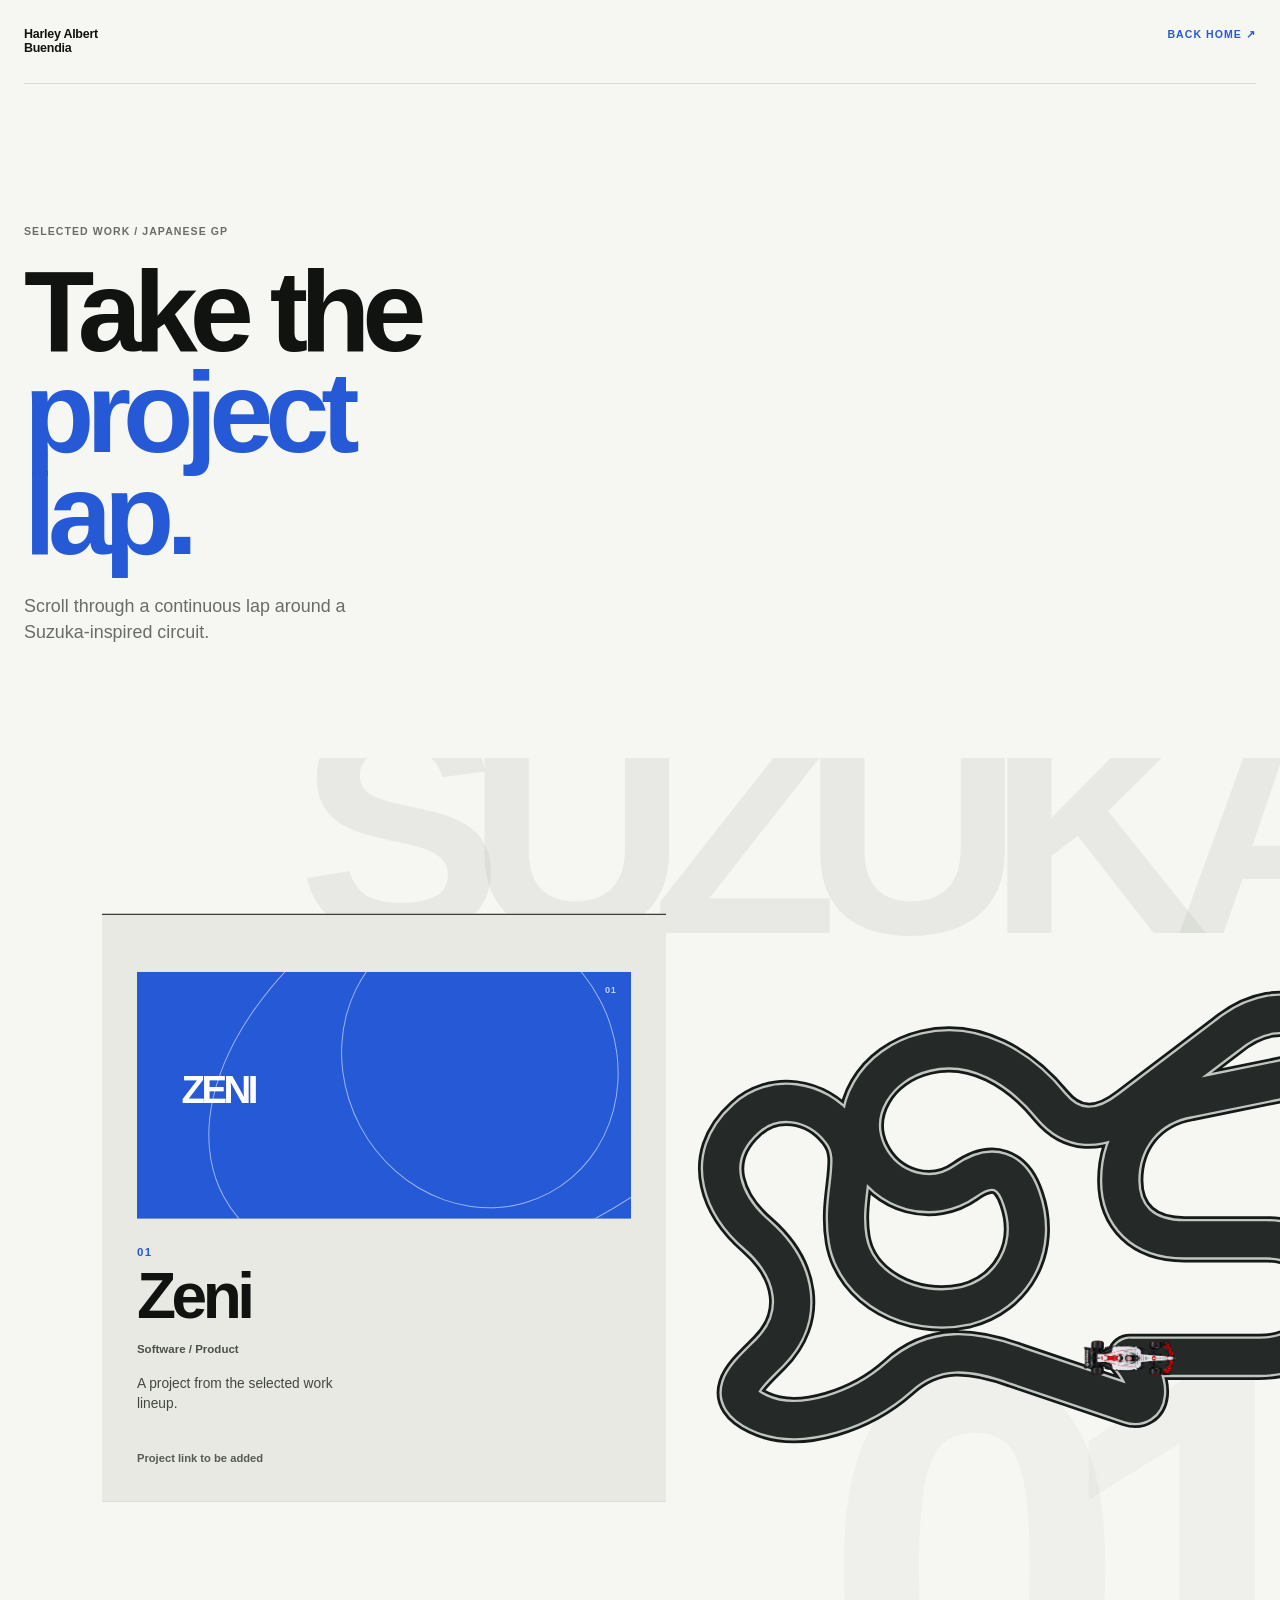
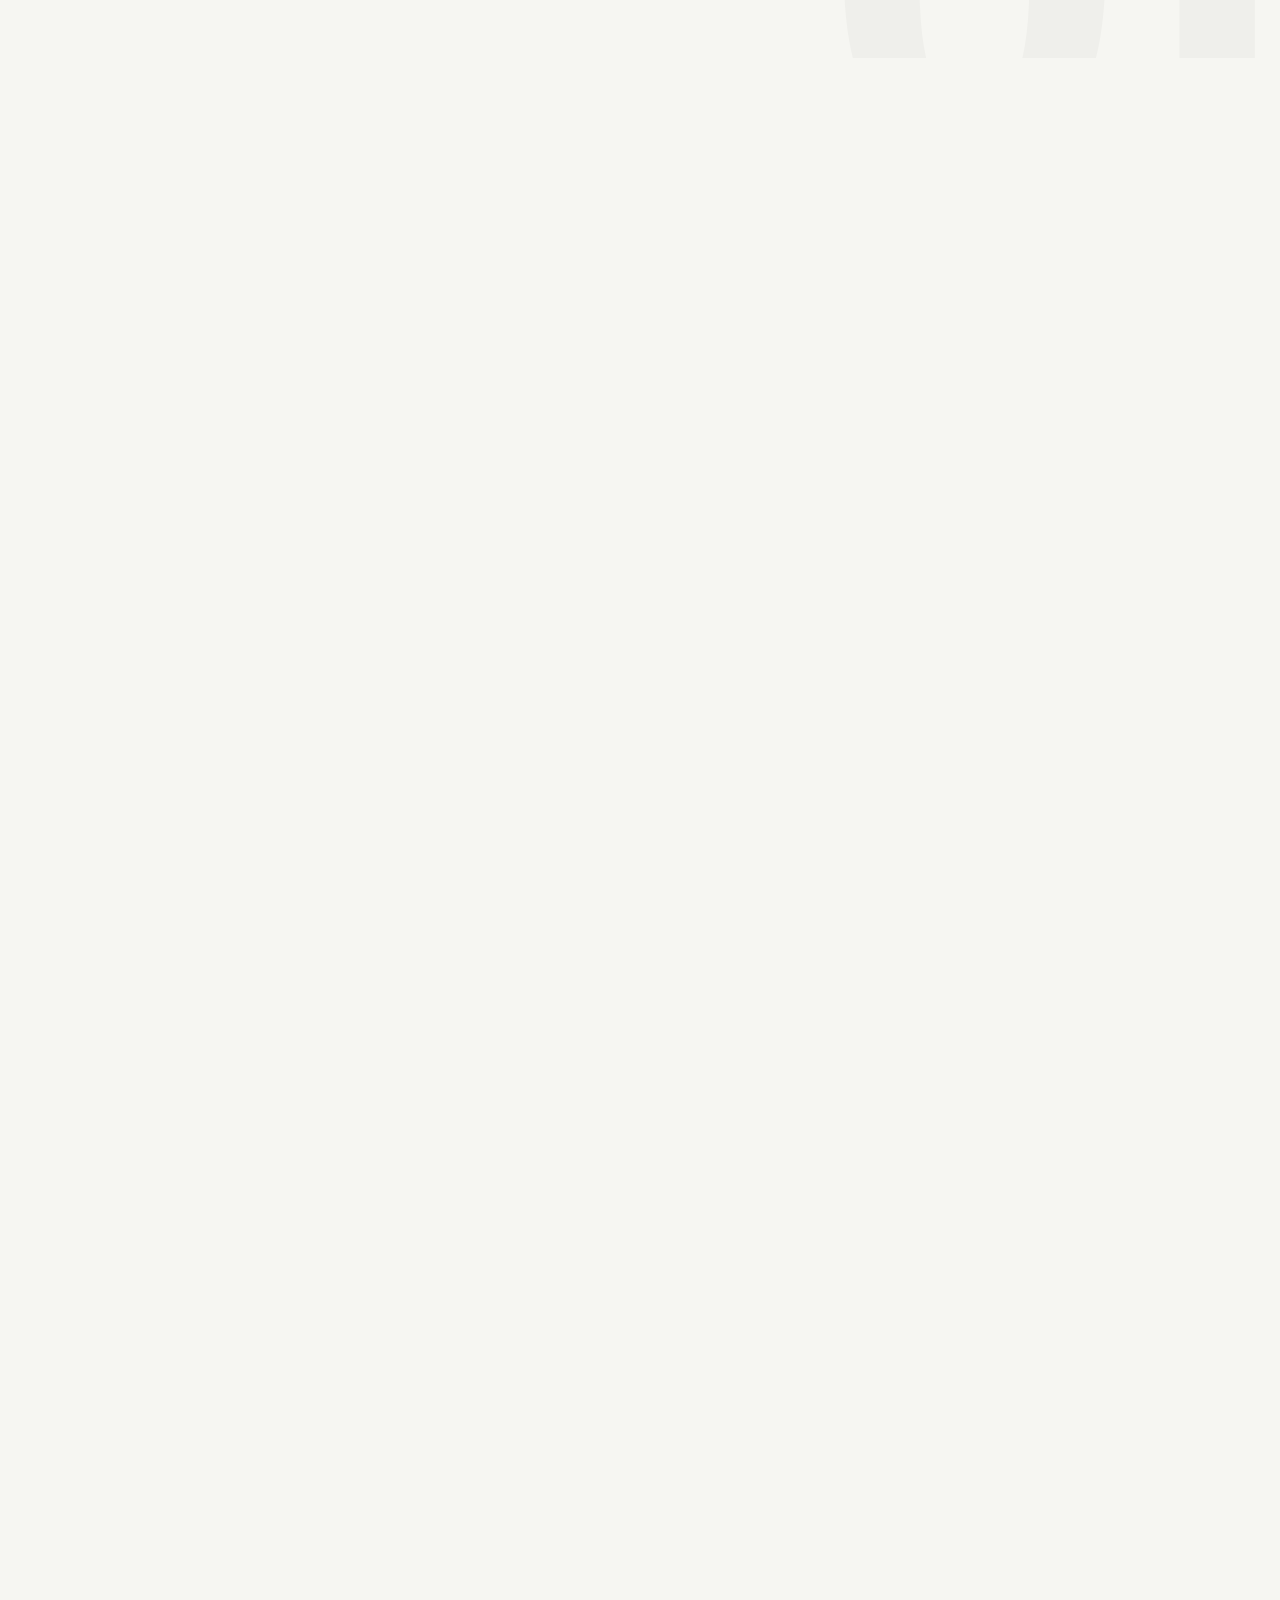
==== commit 1da6b0ce: "feat: add scroll-driven hero sequence" ====
--- a/projects/index.html
+++ b/projects/index.html
@@ -42,13 +42,10 @@
                     fill="none"
                   />
                 </defs>
-                <use class="track-path track-path--base" href="#track-path" xlink:href="#track-path" />
+                <use class="track-path track-path--border" href="#track-path" xlink:href="#track-path" />
+                <use class="track-path track-path--edge" href="#track-path" xlink:href="#track-path" />
+                <use class="track-path track-path--asphalt" href="#track-path" xlink:href="#track-path" />
                 <use class="track-path track-path--completed" id="track-completed" href="#track-path" xlink:href="#track-path" />
-
-                <g class="start-finish" transform="translate(694 484) rotate(18)">
-                  <rect width="44" height="9" rx="1" fill="#f6f6f2" />
-                  <path d="M 4 0 H 10 V 4 H 4 Z M 16 4 H 22 V 8 H 16 Z M 28 0 H 34 V 4 H 28 Z M 40 4 H 44 V 8 H 40 Z" fill="#2559d6" />
-                </g>
 
                 <g class="checkpoints" id="checkpoints">
                   <g class="checkpoint" data-progress="0.14" data-index="0">
@@ -70,13 +67,7 @@
                 </g>
 
                 <g class="race-car" id="race-car">
-                  <path class="race-car__body" d="M -13 -5 L -7 -8 L 7 -8 L 14 -3 L 12 5 L 6 8 L -9 8 L -14 4 Z" />
-                  <path class="race-car__nose" d="M 9 -3 L 18 0 L 9 3 Z" />
-                  <path class="race-car__cockpit" d="M -2 -5 L 6 -4 L 9 0 L 5 4 L -3 4 L -6 0 Z" />
-                  <circle class="race-car__wheel" cx="-8" cy="-8" r="3" />
-                  <circle class="race-car__wheel" cx="-8" cy="8" r="3" />
-                  <circle class="race-car__wheel" cx="8" cy="-7" r="3" />
-                  <circle class="race-car__wheel" cx="8" cy="7" r="3" />
+                  <image href="suzuka_max_car.png" x="-62" y="-31" width="124" height="62" preserveAspectRatio="none" />
                 </g>
               </svg>
             </div>
@@ -125,12 +116,6 @@
               </div>
             </article>
 
-            <div class="lap-complete" id="lap-complete" aria-hidden="true">
-              <p class="eyebrow">Finish line</p>
-              <h2>Lap complete<span>.</span></h2>
-              <p>04 projects. 02 wins. Still building.</p>
-              <a class="text-link" href="../#contact">Start a conversation <span aria-hidden="true">↗</span></a>
-            </div>
           </div>
 
           <div class="projects-fallback" aria-label="Project list fallback">
--- a/projects/styles.css
+++ b/projects/styles.css
@@ -201,8 +201,8 @@
 .track-map {
   position: absolute;
   top: 50%;
-  left: 32%;
-  width: min(88vw, 1280px);
+  left: 46%;
+  width: min(60vw, 900px);
   max-width: none;
   height: auto;
   overflow: visible;
@@ -213,24 +213,29 @@
 .track-path {
   stroke-linecap: round;
   stroke-linejoin: round;
-  vector-effect: non-scaling-stroke;
-}
-
-.track-path--base {
-  stroke: #d5d7d0;
-  stroke-width: 14;
+}
+
+.track-path--border {
+  stroke: #151918;
+  stroke-width: 59;
+}
+
+.track-path--edge {
+  stroke: #bec6bf;
+  stroke-width: 52;
+}
+
+.track-path--asphalt {
+  stroke: #252a28;
+  stroke-width: 46;
 }
 
 .track-path--completed {
-  stroke: var(--accent);
-  stroke-width: 14;
-  stroke-linecap: butt;
+  stroke: #e1262f;
+  stroke-width: 0.8;
+  stroke-linecap: round;
   stroke-dasharray: 1;
   stroke-dashoffset: 1;
-}
-
-.start-finish {
-  opacity: 0.55;
 }
 
 .checkpoint {
@@ -265,6 +270,10 @@
   r: 6px;
 }
 
+.checkpoints {
+  display: none;
+}
+
 .race-car {
   pointer-events: none;
 }
@@ -282,7 +291,7 @@
 .project-panel {
   position: absolute;
   top: 50%;
-  left: clamp(1.5rem, 4vw, 5rem);
+  left: clamp(3rem, 8vw, 10rem);
   z-index: 4;
   width: min(44vw, 650px);
   max-height: calc(100dvh - 2.5rem);
@@ -342,7 +351,7 @@
 
 .project-panel__category {
   margin-bottom: 1rem;
-  color: var(--muted);
+  color: #4b504a;
   font-size: 0.72rem;
   font-weight: 800;
 }
@@ -351,7 +360,7 @@
   max-width: 28ch;
   min-height: 3.1em;
   margin-bottom: 1.8rem;
-  color: var(--muted);
+  color: #424740;
   font-size: 0.86rem;
   line-height: 1.5;
 }
@@ -378,7 +387,7 @@
 }
 
 .project-panel__muted {
-  color: var(--muted);
+  color: #555a54;
   font-size: 0.7rem;
   font-weight: 700;
 }
@@ -579,42 +588,6 @@
   transform: rotate(31deg);
 }
 
-.lap-complete {
-  position: absolute;
-  top: 50%;
-  left: 57%;
-  z-index: 10;
-  width: min(90vw, 520px);
-  border-top: 1px solid var(--ink);
-  background: rgba(246, 246, 242, 0.96);
-  padding: 1.3rem clamp(1.25rem, 3vw, 2.5rem) 2.5rem;
-  opacity: 0;
-  pointer-events: none;
-  transform: translate(-50%, -45%);
-  transition: opacity 450ms ease, transform 450ms ease;
-}
-
-.lap-complete.is-visible {
-  opacity: 1;
-  pointer-events: auto;
-  transform: translate(-50%, -50%);
-}
-
-.lap-complete h2 {
-  margin-bottom: 1rem;
-  font-size: clamp(3.5rem, 7vw, 7rem);
-  line-height: 0.86;
-}
-
-.lap-complete h2 span {
-  color: var(--accent);
-}
-
-.lap-complete > p:not(.eyebrow) {
-  margin-bottom: 1.8rem;
-  color: var(--muted);
-}
-
 .projects-fallback {
   position: absolute;
   width: 1px;
@@ -672,14 +645,13 @@
 
   .track-map {
     top: 50%;
-    left: 3%;
-    width: 102vw;
+    left: calc(14% + 8vw);
+    width: 72vw;
     transform: translateY(-50%) scale(1.02);
   }
 
-  .track-path--base,
   .track-path--completed {
-    stroke-width: 11.5;
+    stroke-width: 0.6;
   }
 
   .project-panel {
@@ -712,10 +684,6 @@
     max-width: 34ch;
   }
 
-  .lap-complete {
-    top: 58%;
-    left: 50%;
-  }
 }
 
 @media (max-width: 480px) {
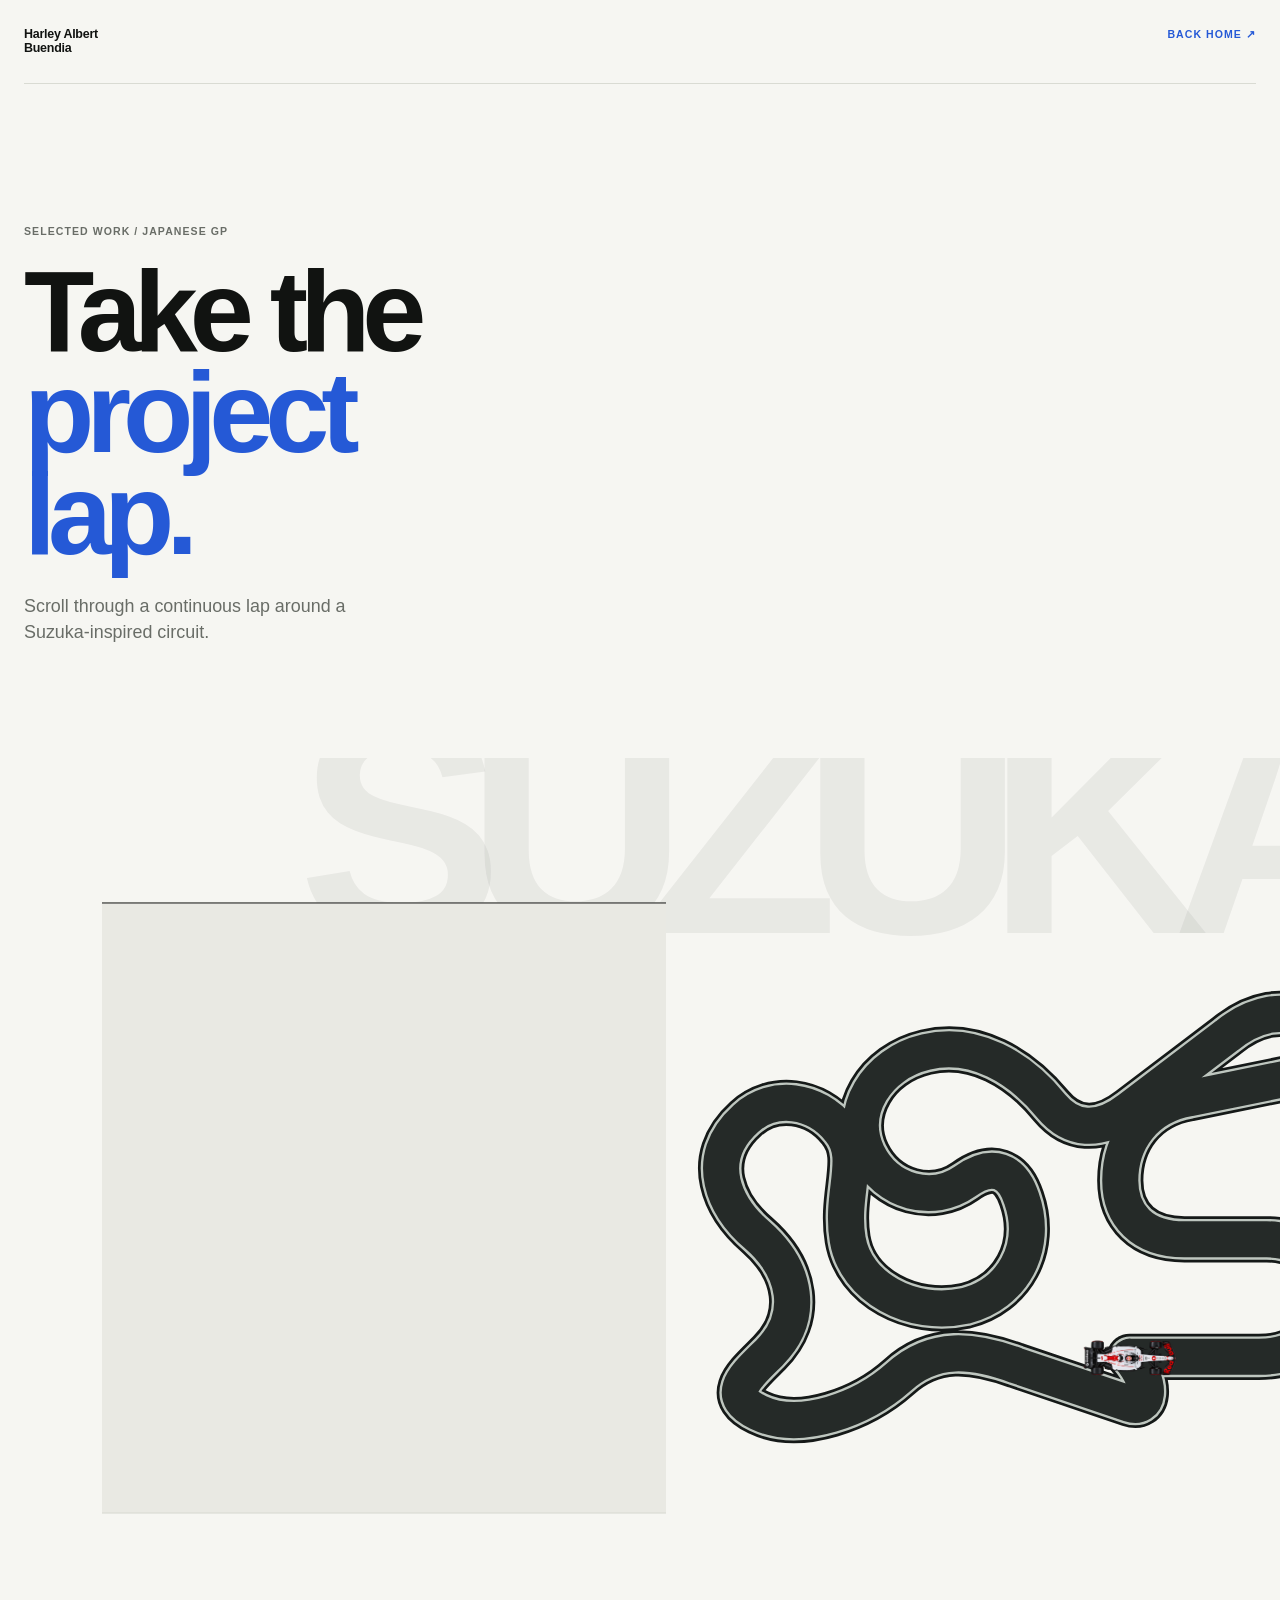
==== commit 40d1255e: "feat: finalize portfolio project previews" ====
--- a/projects/index.html
+++ b/projects/index.html
@@ -48,21 +48,29 @@
                 <use class="track-path track-path--completed" id="track-completed" href="#track-path" xlink:href="#track-path" />
 
                 <g class="checkpoints" id="checkpoints">
-                  <g class="checkpoint" data-progress="0.14" data-index="0">
+                  <g class="checkpoint" data-progress="0.12" data-index="0">
                     <circle class="checkpoint__dot" r="5" />
                     <text class="checkpoint__label" y="-19">01</text>
                   </g>
-                  <g class="checkpoint" data-progress="0.38" data-index="1">
+                  <g class="checkpoint" data-progress="0.28" data-index="1">
                     <circle class="checkpoint__dot" r="5" />
                     <text class="checkpoint__label" y="-19">02</text>
                   </g>
-                  <g class="checkpoint" data-progress="0.62" data-index="2">
+                  <g class="checkpoint" data-progress="0.46" data-index="2">
                     <circle class="checkpoint__dot" r="5" />
                     <text class="checkpoint__label" y="-19">03</text>
                   </g>
-                  <g class="checkpoint" data-progress="0.84" data-index="3">
+                  <g class="checkpoint" data-progress="0.63" data-index="3">
                     <circle class="checkpoint__dot" r="5" />
                     <text class="checkpoint__label" y="-19">04</text>
+                  </g>
+                  <g class="checkpoint" data-progress="0.79" data-index="4">
+                    <circle class="checkpoint__dot" r="5" />
+                    <text class="checkpoint__label" y="-19">05</text>
+                  </g>
+                  <g class="checkpoint" data-progress="0.92" data-index="5">
+                    <circle class="checkpoint__dot" r="5" />
+                    <text class="checkpoint__label" y="-19">06</text>
                   </g>
                 </g>
 
@@ -72,45 +80,41 @@
               </svg>
             </div>
 
-            <article class="project-panel" id="project-panel" data-project="zeni" aria-live="polite" aria-atomic="true">
+            <article class="project-panel" id="project-panel" data-project="sora" aria-live="polite" aria-atomic="true">
               <div class="project-panel__content" id="project-content">
-                <div class="project-artwork" id="project-artwork" data-project="zeni">
+                <div class="project-artwork" id="project-artwork" data-project="sora">
                   <!-- Replace these abstract fallbacks with uploaded project screenshots when available. -->
+                  <div class="project-artwork__variant project-artwork__variant--ayudapay">
+                    <img src="ayudapay/ayudapay_image.JPG" alt="AyudaPay project preview" />
+                  </div>
+                  <div class="project-artwork__variant project-artwork__variant--rekado">
+                    <img src="rekado-lens/rekado_lens_image.png" alt="Rekado Lens project preview" />
+                  </div>
+                  <div class="project-artwork__variant project-artwork__variant--sora">
+                    <span class="artwork-word">SORA</span>
+                    <span class="artwork-signal artwork-signal--one"></span>
+                    <span class="artwork-signal artwork-signal--two"></span>
+                    <span class="artwork-signal artwork-signal--three"></span>
+                    <span class="artwork-corner">03</span>
+                  </div>
                   <div class="project-artwork__variant project-artwork__variant--zeni">
-                    <span class="artwork-word">ZENI</span>
-                    <span class="artwork-orbit artwork-orbit--one"></span>
-                    <span class="artwork-orbit artwork-orbit--two"></span>
-                    <span class="artwork-corner">01</span>
+                    <img src="zeni/zeni_image.png" alt="Zeni project preview" />
                   </div>
                   <div class="project-artwork__variant project-artwork__variant--kairo">
-                    <span class="artwork-word">KAIRO</span>
-                    <span class="artwork-block artwork-block--one"></span>
-                    <span class="artwork-block artwork-block--two"></span>
-                    <span class="artwork-block artwork-block--three"></span>
-                    <span class="artwork-corner">02</span>
-                  </div>
-                  <div class="project-artwork__variant project-artwork__variant--ayudapay">
-                    <span class="artwork-word">AYUDA<br />PAY</span>
-                    <span class="artwork-card artwork-card--one">₱ <small>ASSISTANCE</small></span>
-                    <span class="artwork-card artwork-card--two">✓ <small>VERIFIED</small></span>
-                    <span class="artwork-corner">03</span>
+                    <img src="kairo/kairo_image.png" alt="Kairo project preview" />
                   </div>
                   <div class="project-artwork__variant project-artwork__variant--sulat">
-                    <span class="artwork-word artwork-word--baybayin">ᜊᜌᜊᜌᜒᜈ᜔</span>
-                    <span class="artwork-grid"></span>
-                    <span class="artwork-stroke artwork-stroke--one"></span>
-                    <span class="artwork-stroke artwork-stroke--two"></span>
-                    <span class="artwork-corner">04</span>
+                    <img src="sulatbaybayin/sulatbaybayin_image.png" alt="SulatBaybayin project preview" />
                   </div>
                 </div>
                 <div class="project-panel__copy">
                   <p class="project-panel__number" id="panel-number">01</p>
-                  <h2 id="panel-title">Zeni</h2>
+                  <h2 id="panel-title">Sora</h2>
                   <p class="project-panel__award" id="panel-award"></p>
                   <p class="project-panel__category" id="panel-category">Software / Product</p>
                   <p class="project-panel__description" id="panel-description">A project from the selected work lineup.</p>
                   <div class="project-panel__action" id="panel-action">
-                    <span class="project-panel__muted">Project link to be added</span>
+                    <span class="project-panel__muted">SOURCE / PRIVATE</span>
                   </div>
                 </div>
               </div>
@@ -121,9 +125,11 @@
           <div class="projects-fallback" aria-label="Project list fallback">
             <h2>Selected projects</h2>
             <ol>
-              <li>Zeni — Software / Product</li>
-              <li>Kairo — Software / Product</li>
-              <li>AyudaPay — FinTech / Blockchain / AI — Champion, Hack-it-UP 2026</li>
+              <li>AyudaPay — Civic Tech / FinTech</li>
+              <li>Rekado Lens — Health Tech / AI</li>
+              <li>Sora — AI Assistant / Systems</li>
+              <li>Zeni — Finance / Full-stack</li>
+              <li>Kairo — Information / Automation</li>
               <li>SulatBaybayin — Computer Vision / OCR</li>
             </ol>
           </div>
--- a/projects/styles.css
+++ b/projects/styles.css
@@ -357,11 +357,12 @@
 }
 
 .project-panel__description {
-  max-width: 28ch;
+  width: 100%;
+  max-width: 100%;
   min-height: 3.1em;
   margin-bottom: 1.8rem;
-  color: #424740;
-  font-size: 0.86rem;
+  color: var(--ink);
+  font-size: clamp(0.98rem, 1.15vw, 1.12rem);
   line-height: 1.5;
 }
 
@@ -405,7 +406,8 @@
   display: block;
   width: 100%;
   height: 100%;
-  object-fit: cover;
+  background: var(--paper-deep);
+  object-fit: contain;
 }
 
 .project-artwork__variant {
@@ -417,6 +419,9 @@
   transition: opacity 260ms ease, visibility 260ms ease;
 }
 
+.project-artwork[data-project="sora"] .project-artwork__variant--sora,
+.project-artwork[data-project="ayudapay"] .project-artwork__variant--ayudapay,
+.project-artwork[data-project="rekado-lens"] .project-artwork__variant--rekado,
 .project-artwork[data-project="zeni"] .project-artwork__variant--zeni,
 .project-artwork[data-project="kairo"] .project-artwork__variant--kairo,
 .project-artwork[data-project="ayudapay"] .project-artwork__variant--ayudapay,
@@ -429,6 +434,14 @@
   background: var(--accent);
 }
 
+.project-artwork__variant--sora {
+  background: #101a36;
+}
+
+.project-artwork__variant--rekado {
+  background: #e8e3d6;
+}
+
 .project-artwork__variant--kairo {
   background: #deded8;
 }
@@ -442,6 +455,8 @@
 }
 
 .artwork-word,
+.artwork-signal,
+.artwork-scan,
 .artwork-corner,
 .artwork-orbit,
 .artwork-block,
@@ -461,6 +476,51 @@
   letter-spacing: -0.09em;
   line-height: 0.84;
   transform: translateY(-50%);
+}
+
+.artwork-signal {
+  top: 50%;
+  right: 16%;
+  width: 18%;
+  border-top: 1px solid rgba(255, 255, 255, 0.7);
+  transform: rotate(-28deg);
+}
+
+.artwork-signal--one {
+  right: 27%;
+  width: 29%;
+}
+
+.artwork-signal--two {
+  top: 42%;
+  right: 10%;
+  width: 25%;
+  border-color: var(--accent-soft);
+}
+
+.artwork-signal--three {
+  top: 62%;
+  right: 23%;
+  width: 22%;
+}
+
+.artwork-scan {
+  inset: 18% 11% 16% 55%;
+  border: 1px solid rgba(37, 89, 214, 0.72);
+}
+
+.artwork-scan--one {
+  transform: rotate(8deg);
+}
+
+.artwork-scan--two {
+  inset: 27% 20% 27% 47%;
+  border-color: rgba(17, 19, 17, 0.38);
+  transform: rotate(-7deg);
+}
+
+.project-artwork__variant--rekado .artwork-word {
+  color: var(--ink);
 }
 
 .artwork-word--baybayin {
@@ -681,7 +741,7 @@
 
   .project-panel__description {
     min-height: 0;
-    max-width: 34ch;
+    max-width: 100%;
   }
 
 }
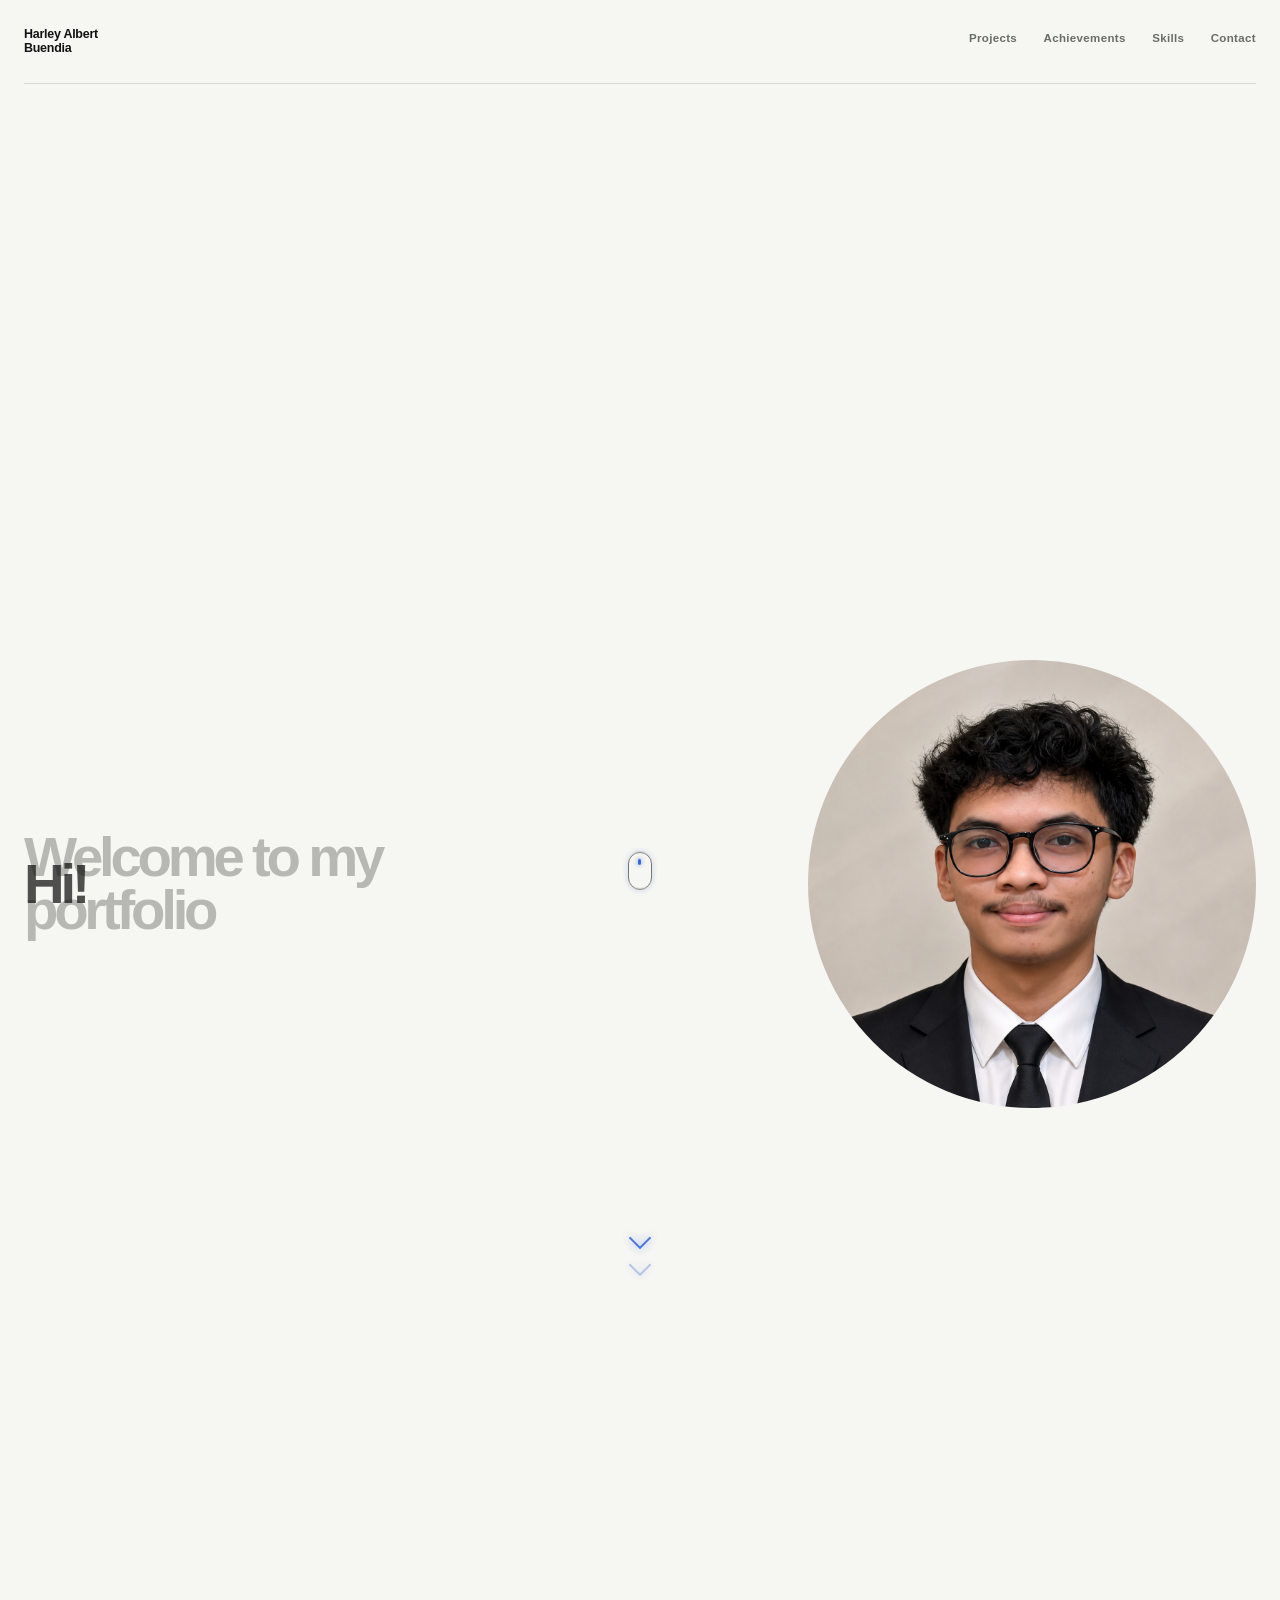
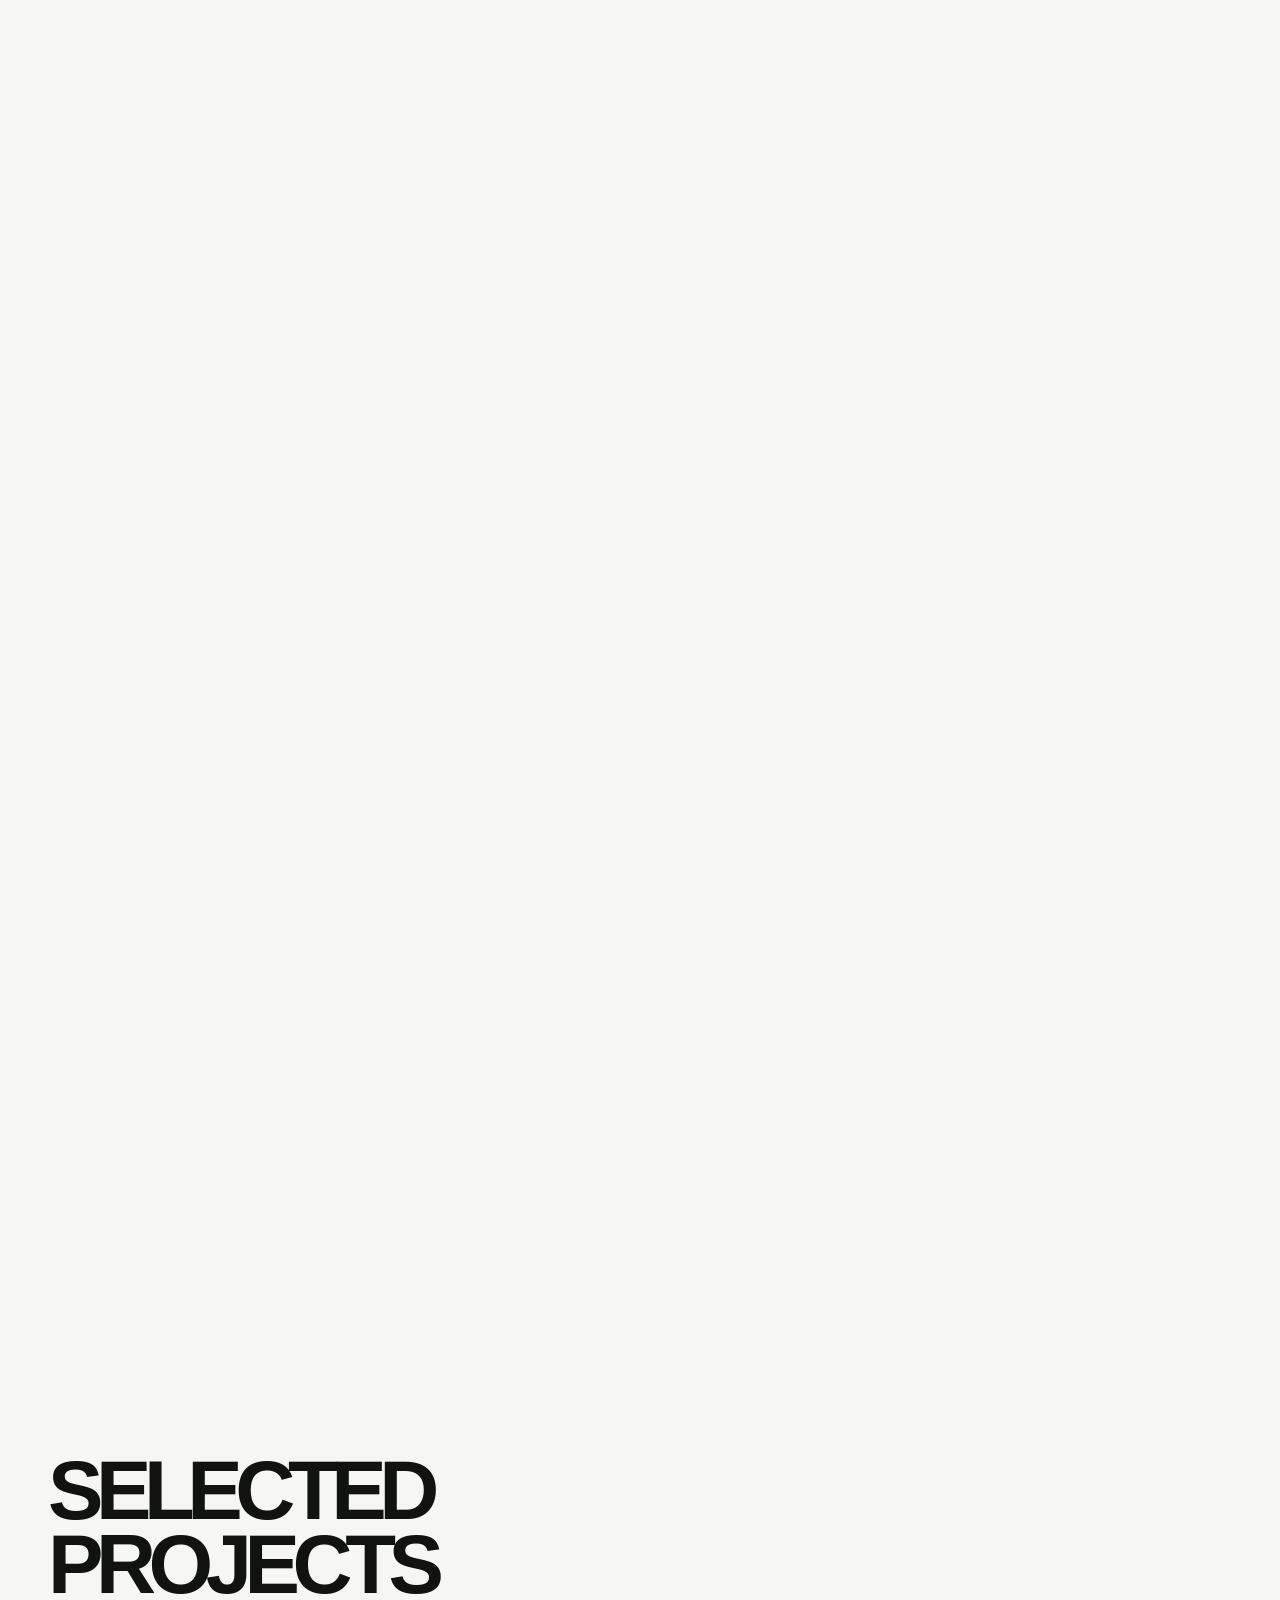
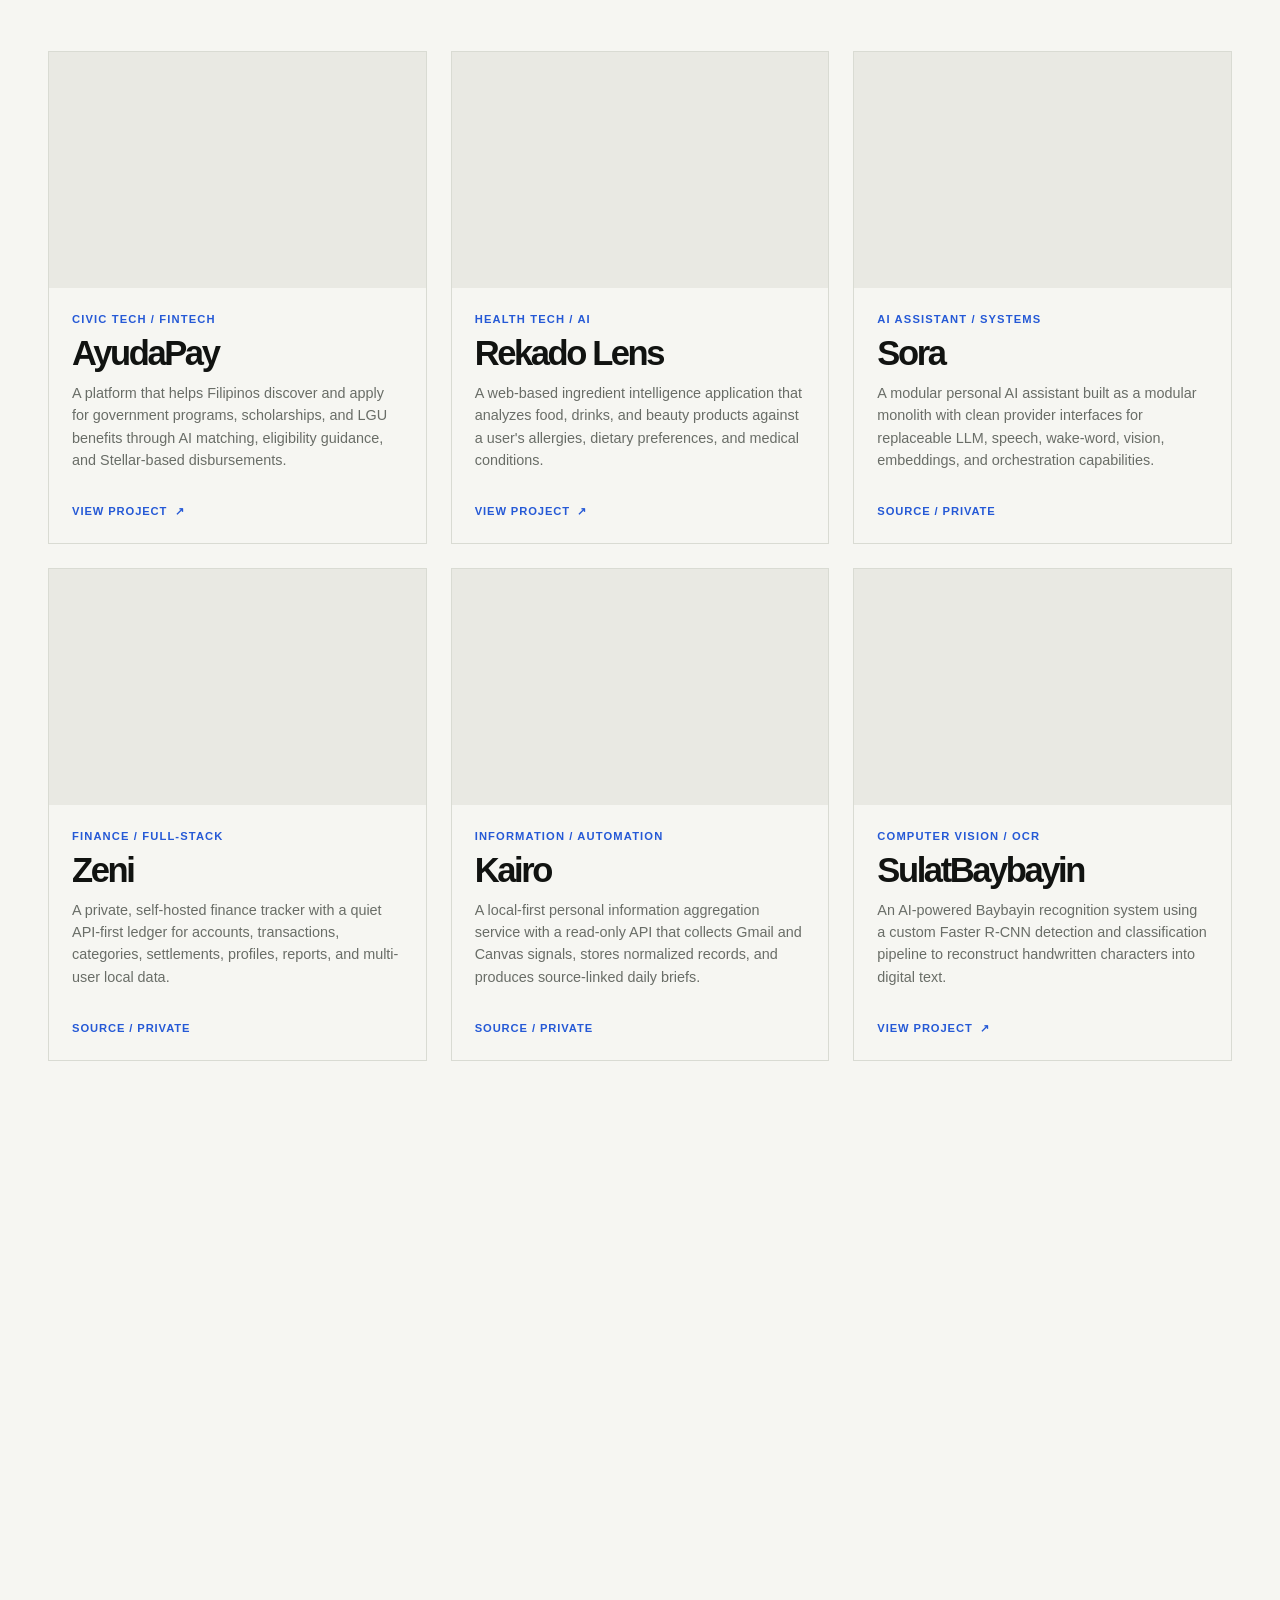
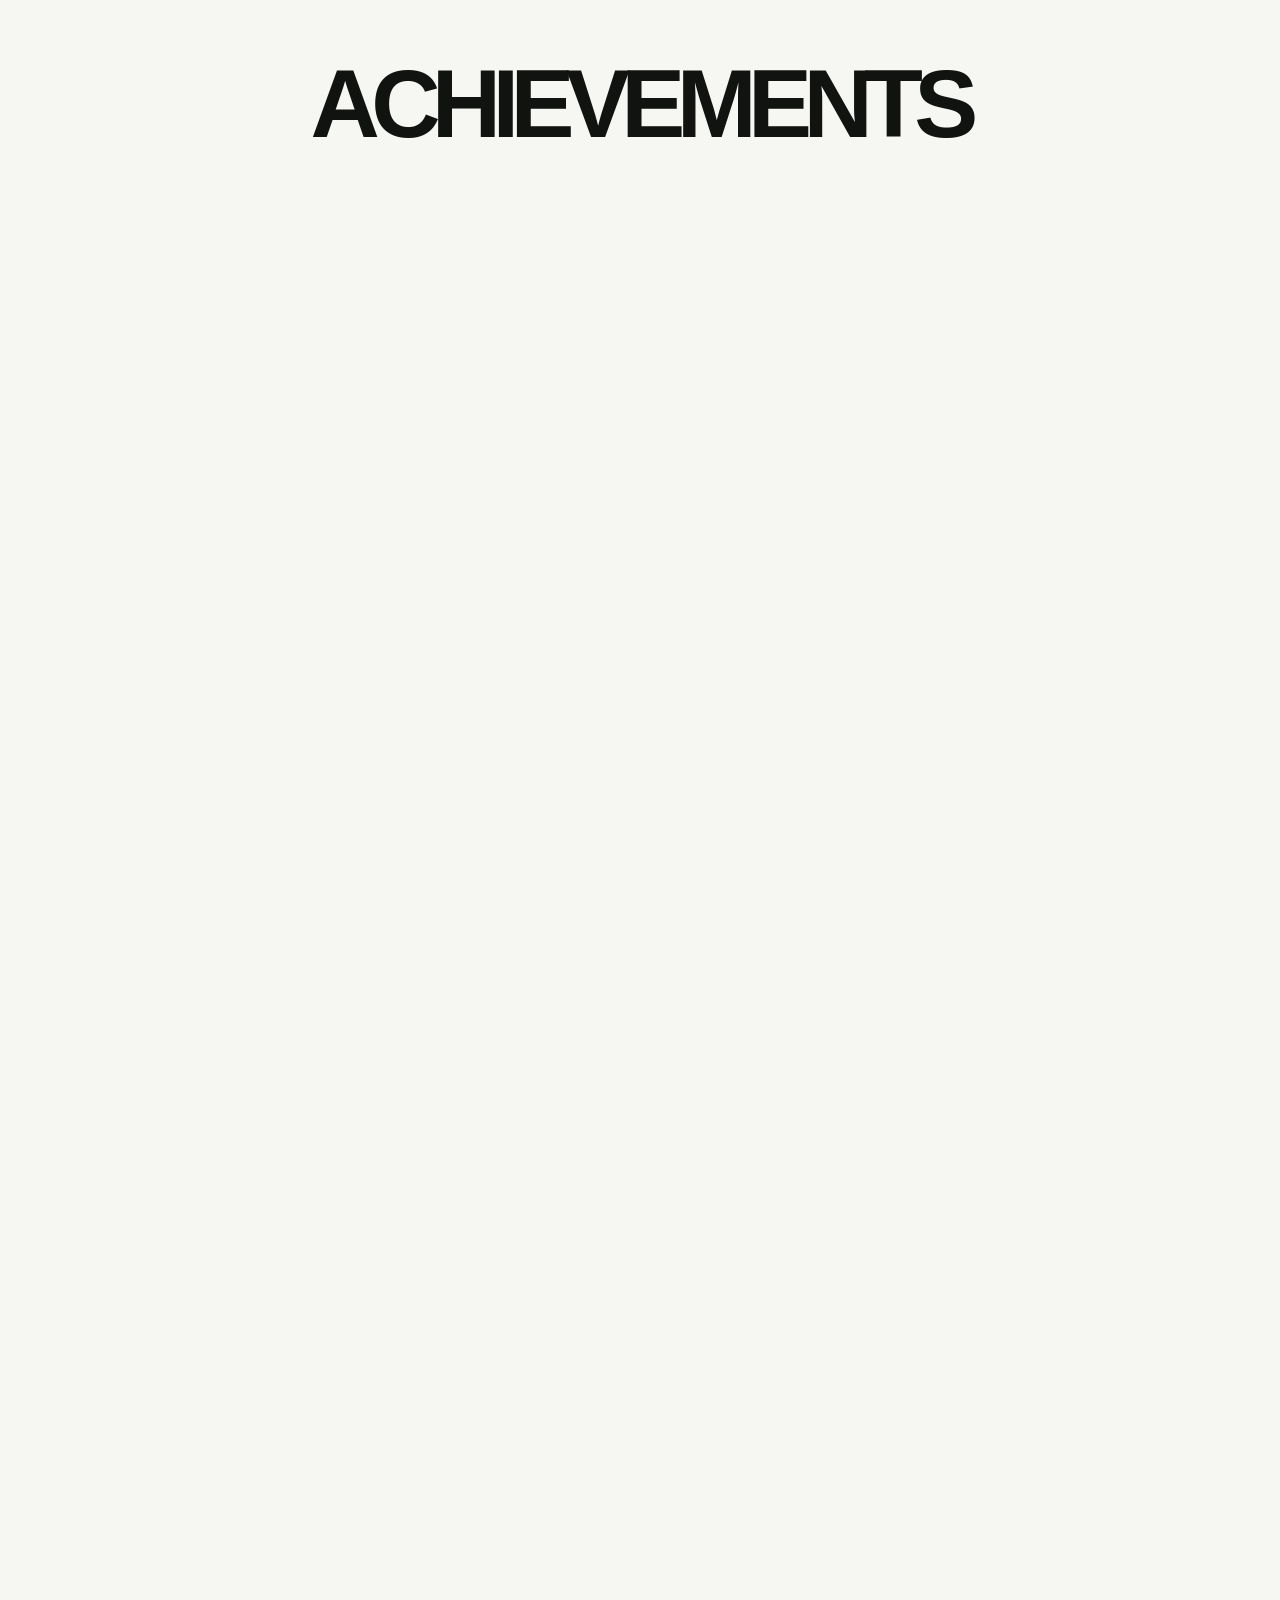
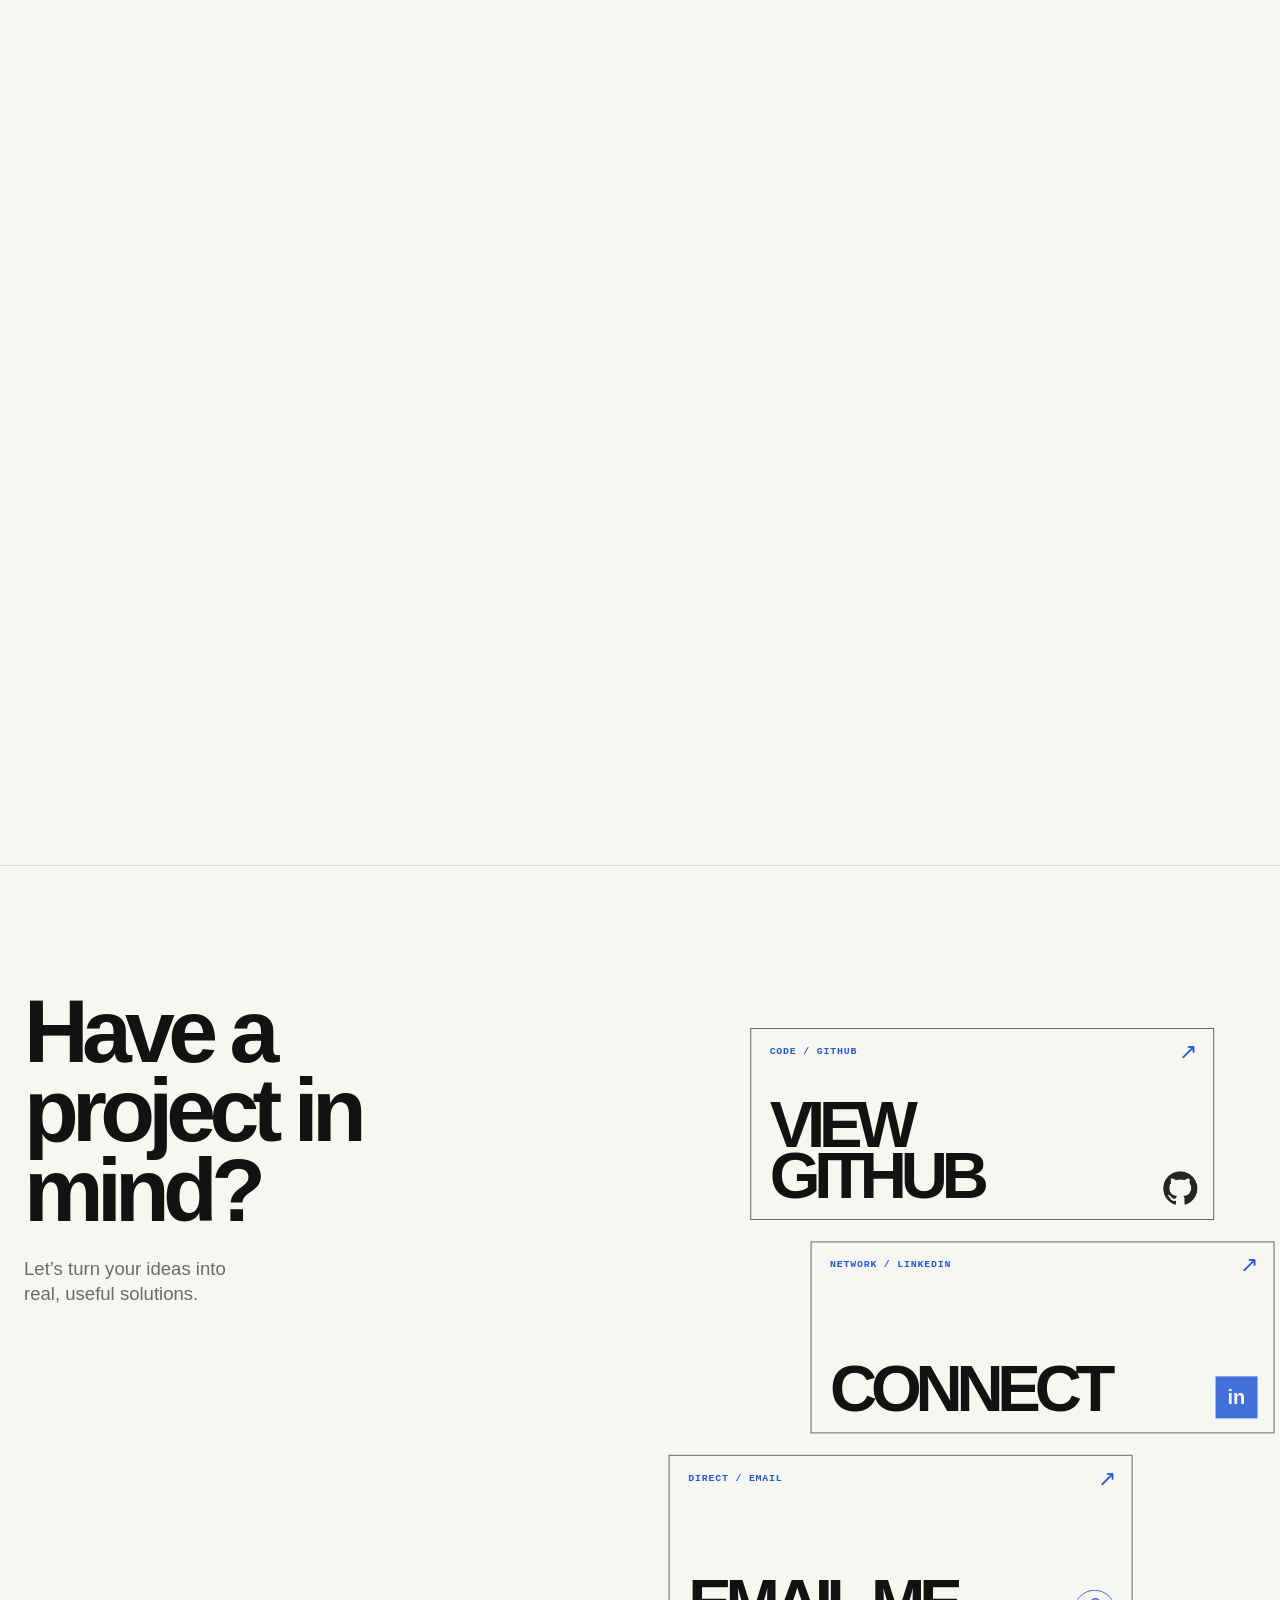
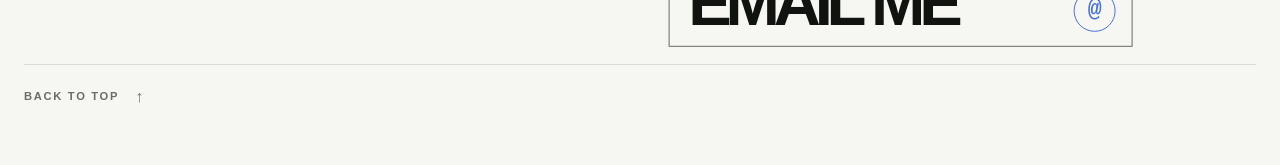
==== commit 4e6cec39: "feat: simplify portfolio project sections" ====
--- a/projects/index.html
+++ b/projects/index.html
@@ -3,140 +3,11 @@
   <head>
     <meta charset="utf-8" />
     <meta name="viewport" content="width=device-width, initial-scale=1" />
-    <meta
-      name="description"
-      content="A scroll-driven lap through Harley Albert Buendia's selected software projects."
-    />
-    <title>Projects / Suzuka — Harley Albert Buendia</title>
-    <link rel="stylesheet" href="styles.css" />
+    <meta name="description" content="Selected software projects by Harley Albert Buendia." />
+    <meta http-equiv="refresh" content="0; url=../#work" />
+    <title>Selected work — Harley Albert Buendia</title>
   </head>
   <body>
-    <div class="projects-page" id="top">
-      <header class="projects-header">
-        <a class="wordmark" href="../" aria-label="Back to Harley Albert Buendia home">
-          <span>Harley Albert</span>
-          <span>Buendia</span>
-        </a>
-        <a class="header-back" href="../">Back home <span aria-hidden="true">↗</span></a>
-      </header>
-
-      <main>
-        <section class="projects-intro" aria-labelledby="projects-title">
-          <div class="projects-intro__copy">
-            <p class="eyebrow">Selected work / Japanese GP</p>
-            <h1 id="projects-title">Take the<br /><em>project lap.</em></h1>
-            <p class="intro-note">Scroll through a continuous lap around a Suzuka-inspired circuit.</p>
-          </div>
-        </section>
-
-        <section class="projects-race" id="projects-race" aria-label="Scroll-driven selected projects">
-          <div class="projects-race__sticky">
-            <div class="track-stage" aria-hidden="true">
-              <div class="ghost-number" id="ghost-number">01</div>
-
-              <svg class="track-map" viewBox="0 0 1000 620" role="img" aria-label="Stylized Suzuka-inspired racing circuit" xmlns:xlink="http://www.w3.org/1999/xlink">
-                <defs>
-                  <path
-                    id="track-path"
-                    d="M 700 500 L 865 500 C 918 500 948 469 948 423 C 948 378 920 350 875 350 L 770 350 C 716 350 688 319 688 275 C 688 224 719 180 776 170 L 899 145 C 939 137 955 104 930 78 C 902 49 856 64 824 90 L 700 184 C 660 215 625 210 600 180 C 560 131 502 96 440 111 C 376 126 340 187 365 240 C 390 291 449 305 490 276 C 525 251 550 262 562 298 C 584 361 550 420 490 435 C 421 450 350 411 340 350 C 330 290 360 245 330 210 C 299 171 245 164 210 196 C 152 248 184 310 225 345 C 275 389 286 449 240 495 C 210 525 180 549 226 571 C 280 597 360 566 405 526 C 450 485 500 491 555 511 L 700 560 C 723 568 732 538 700 500"
-                    fill="none"
-                  />
-                </defs>
-                <use class="track-path track-path--border" href="#track-path" xlink:href="#track-path" />
-                <use class="track-path track-path--edge" href="#track-path" xlink:href="#track-path" />
-                <use class="track-path track-path--asphalt" href="#track-path" xlink:href="#track-path" />
-                <use class="track-path track-path--completed" id="track-completed" href="#track-path" xlink:href="#track-path" />
-
-                <g class="checkpoints" id="checkpoints">
-                  <g class="checkpoint" data-progress="0.12" data-index="0">
-                    <circle class="checkpoint__dot" r="5" />
-                    <text class="checkpoint__label" y="-19">01</text>
-                  </g>
-                  <g class="checkpoint" data-progress="0.28" data-index="1">
-                    <circle class="checkpoint__dot" r="5" />
-                    <text class="checkpoint__label" y="-19">02</text>
-                  </g>
-                  <g class="checkpoint" data-progress="0.46" data-index="2">
-                    <circle class="checkpoint__dot" r="5" />
-                    <text class="checkpoint__label" y="-19">03</text>
-                  </g>
-                  <g class="checkpoint" data-progress="0.63" data-index="3">
-                    <circle class="checkpoint__dot" r="5" />
-                    <text class="checkpoint__label" y="-19">04</text>
-                  </g>
-                  <g class="checkpoint" data-progress="0.79" data-index="4">
-                    <circle class="checkpoint__dot" r="5" />
-                    <text class="checkpoint__label" y="-19">05</text>
-                  </g>
-                  <g class="checkpoint" data-progress="0.92" data-index="5">
-                    <circle class="checkpoint__dot" r="5" />
-                    <text class="checkpoint__label" y="-19">06</text>
-                  </g>
-                </g>
-
-                <g class="race-car" id="race-car">
-                  <image href="suzuka_max_car.png" x="-62" y="-31" width="124" height="62" preserveAspectRatio="none" />
-                </g>
-              </svg>
-            </div>
-
-            <article class="project-panel" id="project-panel" data-project="sora" aria-live="polite" aria-atomic="true">
-              <div class="project-panel__content" id="project-content">
-                <div class="project-artwork" id="project-artwork" data-project="sora">
-                  <!-- Replace these abstract fallbacks with uploaded project screenshots when available. -->
-                  <div class="project-artwork__variant project-artwork__variant--ayudapay">
-                    <img src="ayudapay/ayudapay_image.JPG" alt="AyudaPay project preview" />
-                  </div>
-                  <div class="project-artwork__variant project-artwork__variant--rekado">
-                    <img src="rekado-lens/rekado_lens_image.png" alt="Rekado Lens project preview" />
-                  </div>
-                  <div class="project-artwork__variant project-artwork__variant--sora">
-                    <span class="artwork-word">SORA</span>
-                    <span class="artwork-signal artwork-signal--one"></span>
-                    <span class="artwork-signal artwork-signal--two"></span>
-                    <span class="artwork-signal artwork-signal--three"></span>
-                    <span class="artwork-corner">03</span>
-                  </div>
-                  <div class="project-artwork__variant project-artwork__variant--zeni">
-                    <img src="zeni/zeni_image.png" alt="Zeni project preview" />
-                  </div>
-                  <div class="project-artwork__variant project-artwork__variant--kairo">
-                    <img src="kairo/kairo_image.png" alt="Kairo project preview" />
-                  </div>
-                  <div class="project-artwork__variant project-artwork__variant--sulat">
-                    <img src="sulatbaybayin/sulatbaybayin_image.png" alt="SulatBaybayin project preview" />
-                  </div>
-                </div>
-                <div class="project-panel__copy">
-                  <p class="project-panel__number" id="panel-number">01</p>
-                  <h2 id="panel-title">Sora</h2>
-                  <p class="project-panel__award" id="panel-award"></p>
-                  <p class="project-panel__category" id="panel-category">Software / Product</p>
-                  <p class="project-panel__description" id="panel-description">A project from the selected work lineup.</p>
-                  <div class="project-panel__action" id="panel-action">
-                    <span class="project-panel__muted">SOURCE / PRIVATE</span>
-                  </div>
-                </div>
-              </div>
-            </article>
-
-          </div>
-
-          <div class="projects-fallback" aria-label="Project list fallback">
-            <h2>Selected projects</h2>
-            <ol>
-              <li>AyudaPay — Civic Tech / FinTech</li>
-              <li>Rekado Lens — Health Tech / AI</li>
-              <li>Sora — AI Assistant / Systems</li>
-              <li>Zeni — Finance / Full-stack</li>
-              <li>Kairo — Information / Automation</li>
-              <li>SulatBaybayin — Computer Vision / OCR</li>
-            </ol>
-          </div>
-        </section>
-      </main>
-    </div>
-
-    <script src="script.js"></script>
+    <p>Selected work has moved. <a href="../#work">View projects</a>.</p>
   </body>
 </html>
